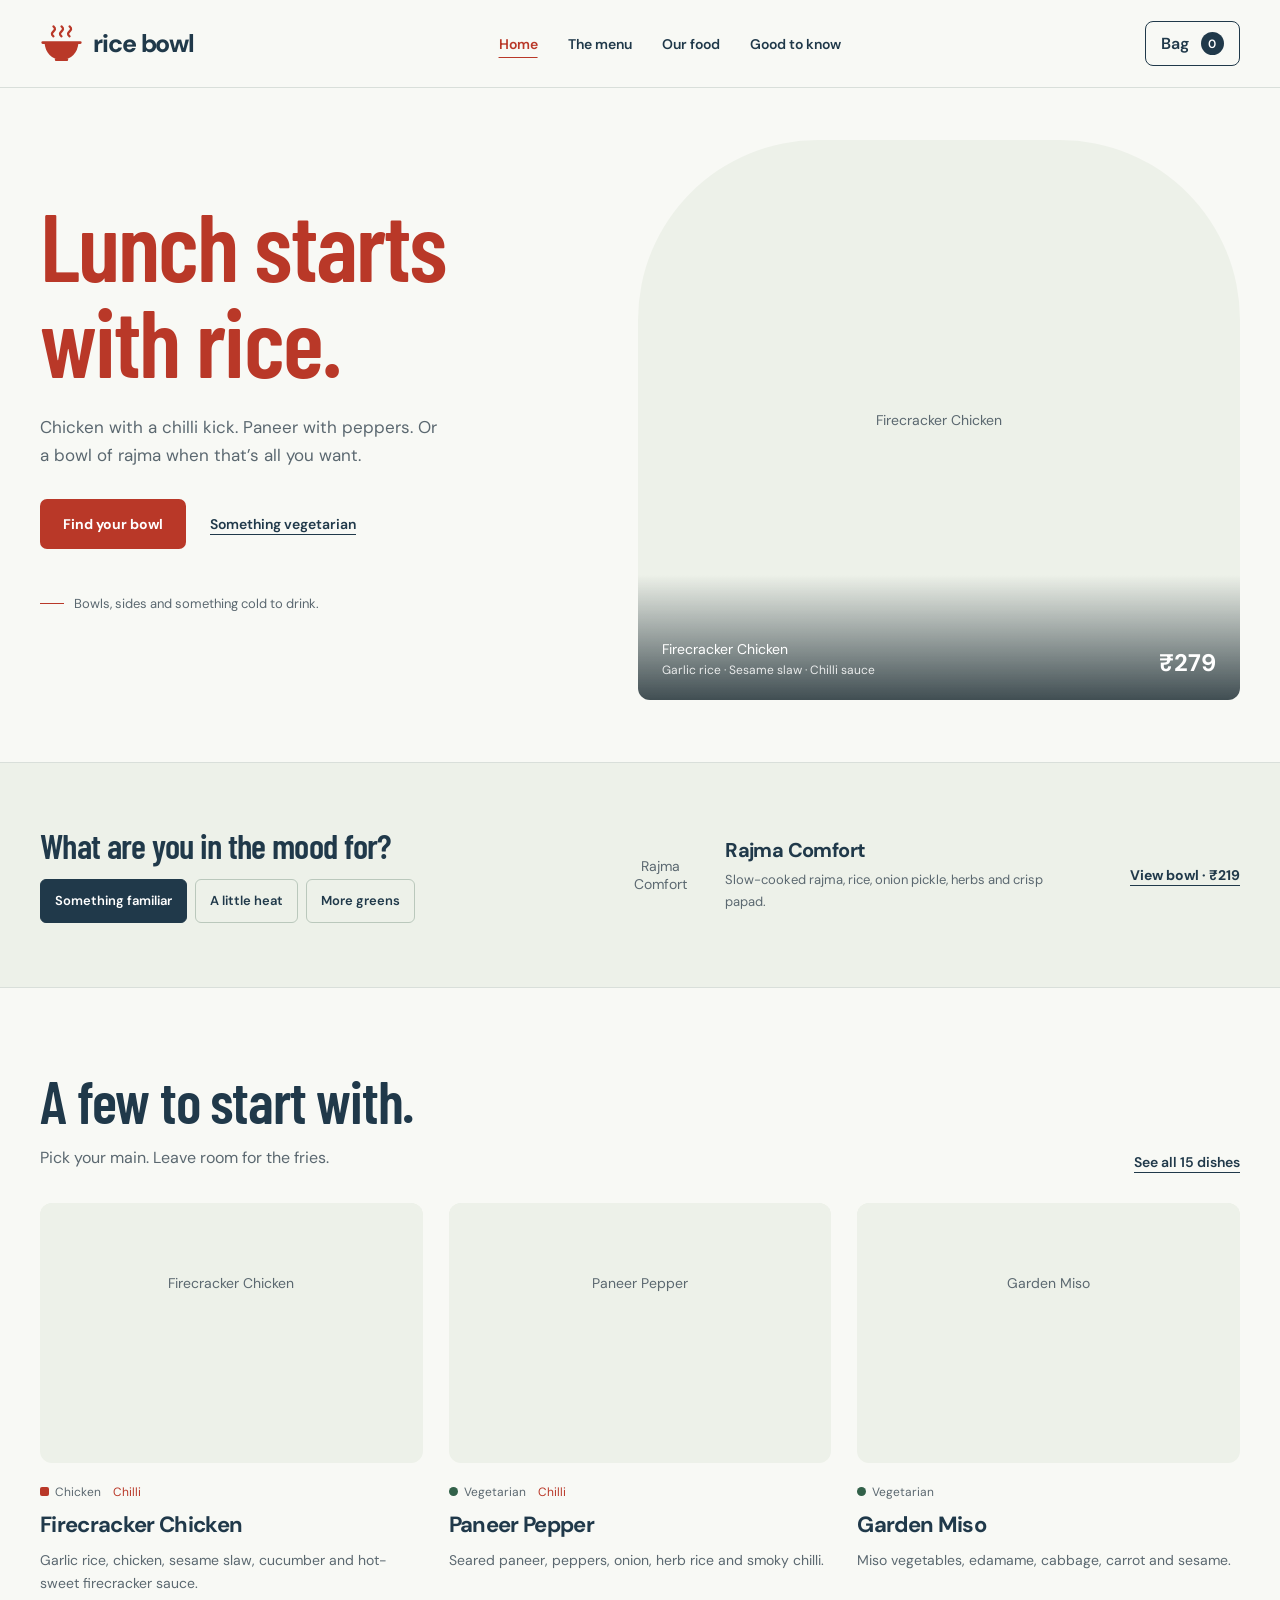
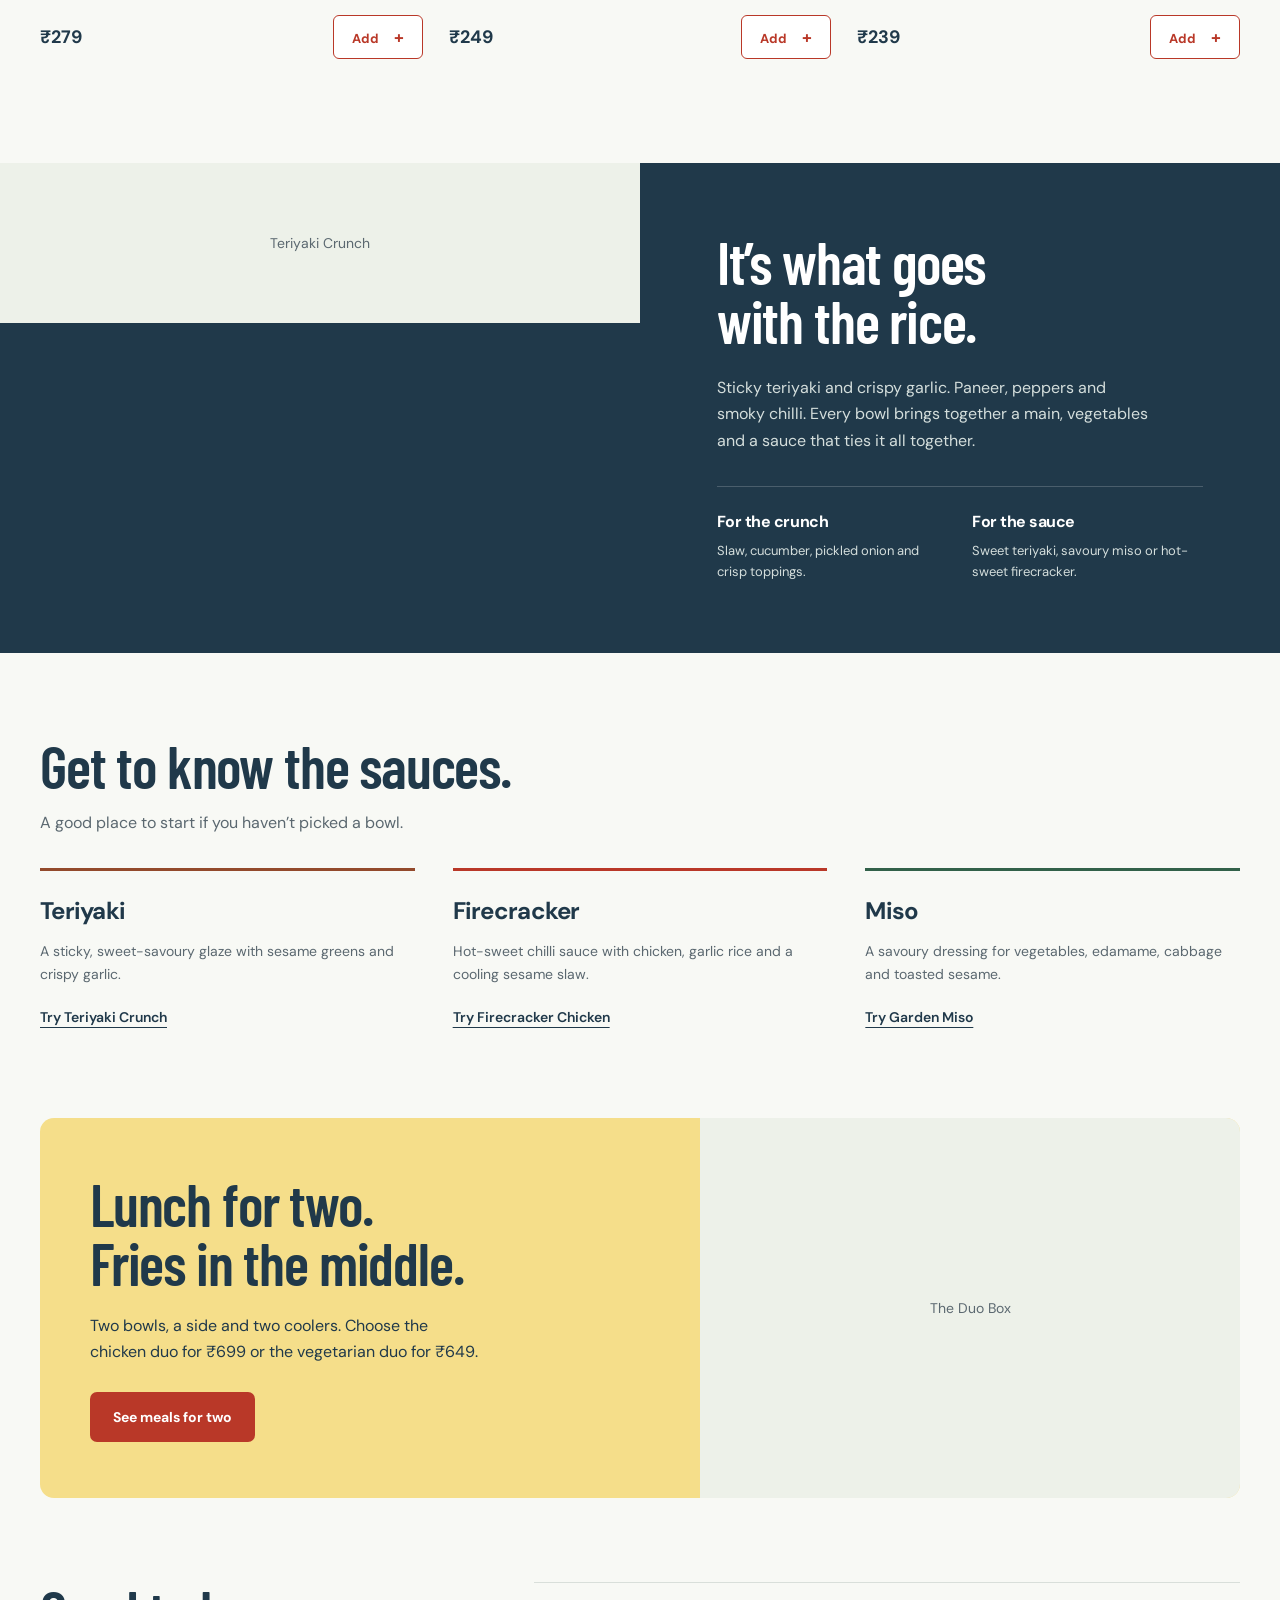
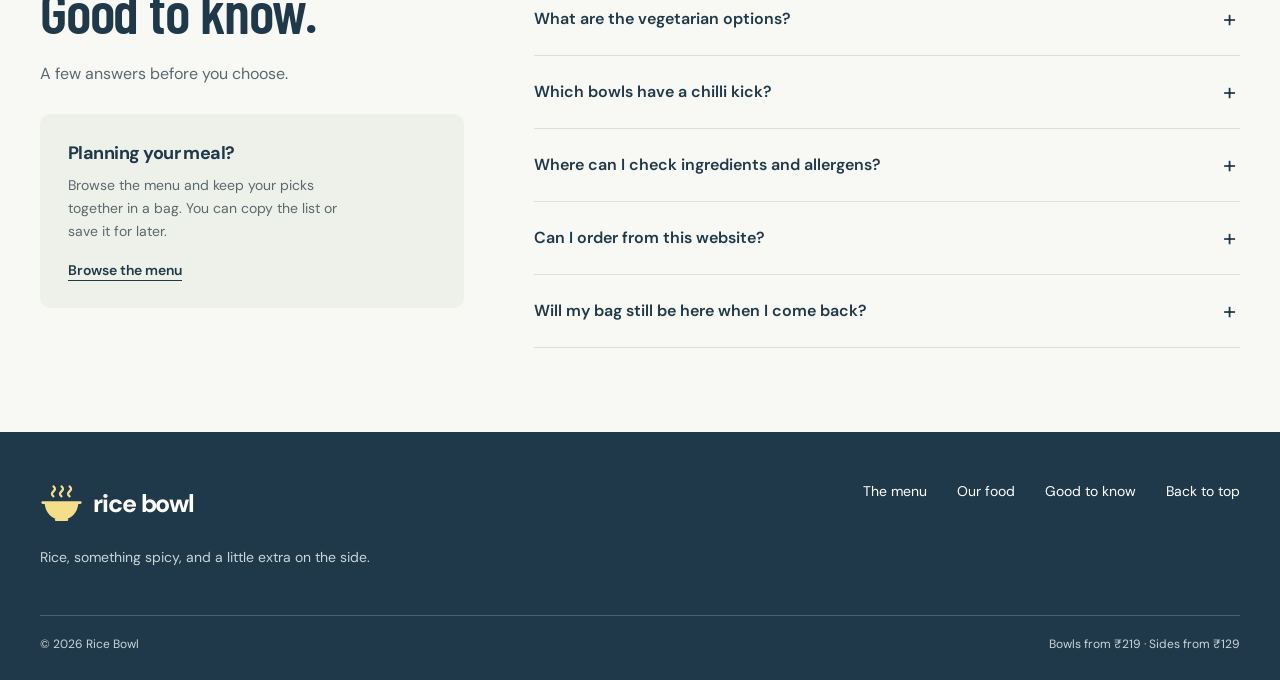
==== index-standalone.html @ d0ec221b "feat: publish Rice Bowl restaurant MVP" ====
<!DOCTYPE html>
<html lang="en"><head><meta charset="utf-8"><meta name="viewport" content="width=device-width, initial-scale=1"><meta name="theme-color" content="#f8f9f5">
<title>Rice Bowl | Bowls, sides & something cold</title><meta name="description" content="Chicken, paneer, vegetables and rajma rice bowls. Explore the Rice Bowl menu, find your favourites and save your selection.">
<link rel="icon" href="data:image/svg+xml,%3Csvg xmlns='http://www.w3.org/2000/svg' viewBox='0 0 40 40'%3E%3Cpath fill='%23b93828' d='M3 15h34c-1 13-8 21-17 21S4 28 3 15Z'/%3E%3C/svg%3E">
<link rel="preconnect" href="https://fonts.googleapis.com"><link rel="preconnect" href="https://fonts.gstatic.com" crossorigin><link rel="preconnect" href="https://images.pexels.com">
<link href="https://fonts.googleapis.com/css2?family=Barlow+Condensed:wght@500;600;700&amp;family=DM+Sans:wght@400;500;600;700;800&amp;display=swap" rel="stylesheet">
<style>:root{--paper:#f8f9f5;--white:#fff;--ink:#20394a;--muted:#5b6870;--red:#b93828;--red-dark:#92291c;--green:#326149;--line:#d9dfda;--yellow:#f5de8a;--pale:#edf1e9;--radius:14px;font-family:'DM Sans',system-ui,sans-serif;color:var(--ink);background:var(--paper);font-synthesis:none}
*{box-sizing:border-box}html{scroll-behavior:smooth;scroll-padding-top:108px}body{margin:0}body.modal-open{overflow:hidden}button,input,select,textarea{font:inherit}button,a,input,select,summary,textarea{-webkit-tap-highlight-color:transparent}button,a,summary{touch-action:manipulation}button{cursor:pointer}button:disabled{opacity:.5;cursor:not-allowed}a{color:inherit;text-decoration:none}img{display:block;width:100%;height:100%;object-fit:cover}button{color:inherit}h1,h2,h3,p{margin:0}p{line-height:1.65}h1,h2,.display{font-family:'Barlow Condensed','Arial Narrow',Impact,sans-serif;font-weight:600;letter-spacing:-.02em;line-height:1}h1{font-size:clamp(64px,7.5vw,112px)}h2{font-size:clamp(42px,4.6vw,66px)}h3{font-size:21px;line-height:1.25;letter-spacing:-.03em}button{border:0}a,button{transition:background-color .18s,color .18s}a:hover{color:var(--red)}:focus-visible{outline:3px solid #2869af;outline-offset:5px}[hidden]{display:none!important}.shell{width:min(1240px,calc(100% - 80px));margin-inline:auto}.section{padding-block:84px}.muted{color:var(--muted)}.skip{position:fixed;top:-80px;left:20px;z-index:100;background:white;padding:14px}.skip:focus{top:8px}.sr-only{position:absolute;width:1px;height:1px;padding:0;overflow:hidden;clip:rect(0,0,0,0);white-space:nowrap;border:0}
.site-header{height:88px;background:var(--paper);position:sticky;top:0;z-index:30;border-bottom:1px solid var(--line)}.header-inner{display:flex;align-items:center;height:100%;gap:36px}.brand{display:inline-flex;align-items:center;gap:10px;font-size:25px;font-weight:800;letter-spacing:-1.1px;white-space:nowrap}.brand svg{width:43px;height:43px;color:var(--red)}.desktop-nav{display:flex;gap:30px;margin:auto;font-size:14px;font-weight:600}.desktop-nav a{padding-block:10px}.desktop-nav [aria-current=page]{color:var(--red);text-decoration:underline;text-underline-offset:8px}.bag-button{display:flex;align-items:center;gap:12px;border:1px solid var(--ink);background:transparent;padding:10px 15px;border-radius:8px;font-weight:600;min-height:44px;white-space:nowrap}.bag-button:hover{background:var(--pale)}.bag-count{background:var(--ink);color:white;border-radius:50%;min-width:23px;height:23px;display:grid;place-items:center;font-size:12px}.nav-toggle{display:none;background:transparent;border:1px solid var(--line);border-radius:8px;min-height:44px;padding:10px}.mobile-nav{position:absolute;left:0;right:0;top:100%;padding:12px 24px 24px;background:var(--paper);border-bottom:1px solid var(--line);box-shadow:0 14px 20px #20394a12}.mobile-nav a{display:block;padding:15px;border-bottom:1px solid var(--line);font-size:20px}.btn{display:inline-flex;align-items:center;justify-content:center;gap:14px;background:var(--red);color:white;padding:15px 23px;min-height:50px;border-radius:7px;font-size:14px;font-weight:700}.btn:hover{background:var(--red-dark);color:white}.btn.secondary{background:transparent;color:var(--ink);border:1px solid var(--line)}.btn.secondary:hover{background:var(--pale)}.text-link{font-weight:600;text-decoration:underline;text-underline-offset:5px;font-size:14px}.actions{display:flex;align-items:center;flex-wrap:wrap;gap:24px}
.hero{display:grid;grid-template-columns:.94fr 1.06fr;gap:65px;padding-block:52px 62px;align-items:center}.hero-copy{padding-block:20px}.hero-copy h1{color:var(--red);max-width:560px}.hero-copy>p{font-size:17px;color:var(--muted);max-width:400px;margin:25px 0 30px}.hero-note{margin-top:44px!important;font-size:13px!important;display:flex;align-items:center;gap:10px}.hero-note:before{content:'';width:24px;height:1px;background:var(--red)}.hero-image{position:relative;min-width:0;height:560px;border-radius:180px 180px 12px 12px;overflow:hidden;background:var(--pale)}.hero-image img{object-position:center 56%}.image-credit{position:absolute;bottom:0;inset-inline:0;background:linear-gradient(transparent,#12222ac9);color:white;padding:65px 24px 22px;display:flex;justify-content:space-between;align-items:end;gap:12px;font-size:14px}.image-credit small{display:block;font-size:12px;opacity:.85;margin-top:4px}.image-credit strong{font-size:24px}.hero-image .image-fallback{height:100%}
.finder{border-block:1px solid var(--line);background:#edf1e9;padding-block:32px}.finder-inner{display:grid;grid-template-columns:.9fr 1.1fr;gap:64px;align-items:center}.finder h2{font-size:35px;margin-bottom:16px}.choices{display:flex;gap:8px;flex-wrap:wrap}.choice,.filter{background:transparent;border:1px solid #bac8bc;border-radius:6px;padding:10px 14px;min-height:44px;font-size:13px;font-weight:600}.choice[aria-pressed=true],.filter[aria-pressed=true]{background:var(--ink);color:white;border-color:var(--ink)}.choice:hover,.filter:hover{border-color:var(--ink)}.finder-result{display:grid;grid-template-columns:90px 1fr auto;gap:20px;align-items:center}.finder-result img{width:90px;height:90px;border-radius:50%}.finder-result h3{font-size:20px;margin-bottom:6px}.finder-result p{font-size:13px;color:var(--muted);max-width:330px}.finder-result a{padding:12px 0;font-size:14px;font-weight:700;white-space:nowrap;text-decoration:underline;text-underline-offset:5px}
.section-heading{display:flex;justify-content:space-between;align-items:end;gap:30px;margin-bottom:32px}.section-heading p{color:var(--muted);max-width:380px;margin-top:14px}.product-grid{display:grid;grid-template-columns:repeat(3,minmax(0,1fr));gap:26px}.product{min-width:0;display:flex;flex-direction:column}.product-photo{height:260px;border-radius:12px;overflow:hidden;background:var(--pale)}.product-photo img{transition:transform .25s}.product-photo:hover img{transform:scale(1.025)}.product-body{padding-block:20px;flex:1;display:flex;flex-direction:column}.product-meta{display:flex;gap:12px;align-items:center;color:var(--muted);font-size:12px;margin-bottom:10px;min-height:18px}.diet:before{content:'';display:inline-block;width:9px;height:9px;background:var(--green);margin-right:6px;border-radius:50%}.diet.chicken:before{background:var(--red);border-radius:2px}.heat{color:var(--red)}.product h3{font-size:22px}.product p{font-size:14px;color:var(--muted);margin:10px 0 20px}.product-bottom{display:flex;align-items:center;justify-content:space-between;gap:10px;margin-top:auto}.price{font-weight:700;font-size:18px}.add{min-height:44px;min-width:90px;background:var(--white);border:1px solid var(--red);color:var(--red);border-radius:6px;padding:10px 16px;font-size:13px;font-weight:700}.add:hover{background:var(--red);color:white}.add span{margin-left:12px;font-size:17px}
.kitchen{display:grid;grid-template-columns:1fr 1fr;background:var(--ink);color:white;min-height:490px}.kitchen-image{min-height:490px}.kitchen-copy{padding:65px clamp(30px,6vw,90px);align-self:center}.kitchen-copy>p{color:#d4dedc;margin-top:24px;font-size:16px;max-width:440px}.kitchen-list{display:grid;grid-template-columns:1fr 1fr;gap:24px;margin-top:32px;padding-top:25px;border-top:1px solid #ffffff30}.kitchen-list h3{font-size:16px;margin-bottom:8px}.kitchen-list p{font-size:13px;color:#d4dedc}.sauce-grid{display:grid;grid-template-columns:repeat(3,1fr);gap:38px}.sauce{padding-top:25px;border-top:3px solid var(--line)}.sauce:nth-child(1){border-color:#934a2c}.sauce:nth-child(2){border-color:var(--red)}.sauce:nth-child(3){border-color:var(--green)}.sauce h3{font-size:24px}.sauce p{color:var(--muted);font-size:14px;margin-block:14px}.sauce .text-link{display:inline-block;padding-block:8px}.share-section{background:var(--yellow);border-radius:14px;display:grid;grid-template-columns:1.1fr .9fr;overflow:hidden;min-height:380px}.share-copy{padding:50px;align-self:center}.share-copy p{margin:20px 0 26px;max-width:390px}.share-section img{min-height:380px}.faq-layout{display:grid;grid-template-columns:.75fr 1.25fr;gap:70px}.faq-intro p{color:var(--muted);margin-top:20px;max-width:300px}.faq-list details{border-bottom:1px solid var(--line)}.faq-list details:first-child{border-top:1px solid var(--line)}.faq-list summary{list-style:none;cursor:pointer;padding:24px 35px 24px 0;position:relative;font-weight:600;line-height:1.5}.faq-list summary::-webkit-details-marker{display:none}.faq-list summary:after{content:'+';position:absolute;right:4px;font-size:24px;font-weight:400;top:18px}.faq-list details[open] summary:after{content:'−'}.faq-list details p{color:var(--muted);font-size:14px;padding-bottom:24px;max-width:600px}.visit-note{padding:28px;background:var(--pale);border-radius:10px;margin-top:26px}.visit-note h3{font-size:18px}.visit-note p{font-size:14px;margin:10px 0 16px}.site-footer{background:var(--ink);color:white;padding:50px 0 28px}.footer-top{display:flex;justify-content:space-between;align-items:start;gap:30px}.site-footer .brand svg{color:var(--yellow)}.site-footer p{color:#c8d6d9;font-size:14px;margin-top:16px}.footer-links{display:flex;gap:30px;font-size:14px;flex-wrap:wrap}.site-footer a:hover{color:var(--yellow)}.footer-bottom{margin-top:45px;border-top:1px solid #ffffff30;padding-top:20px;display:flex;justify-content:space-between;gap:20px;font-size:12px;color:#c8d6d9}
.menu-intro{padding-block:44px 36px;display:flex;justify-content:space-between;gap:50px;align-items:end}.menu-intro h1{font-size:82px;color:var(--red)}.menu-intro p{color:var(--muted);margin-top:15px;font-size:15px;max-width:460px}.search-box{display:flex;align-items:center;border:1px solid #aab7b5;background:white;border-radius:8px;padding:0 14px;width:min(360px,100%);height:52px;gap:10px}.search-box:focus-within{outline:2px solid #2869af;outline-offset:3px}.search-box input{border:0;background:transparent;width:100%;min-width:0;outline:none;color:var(--ink);font-size:14px}.search-box svg{width:20px;height:20px;flex-shrink:0}.clear-search{background:transparent;font-size:23px;width:35px;min-height:44px}.menu-layout{display:grid;grid-template-columns:195px minmax(0,1fr);gap:44px;padding-bottom:72px}.menu-sidebar{align-self:start;position:sticky;top:115px}.menu-sidebar h2{font-family:inherit;font-size:15px;letter-spacing:0;font-weight:700;margin-bottom:18px}.category-links{display:grid;gap:3px}.category-links a{padding:12px 14px;font-size:14px;border-radius:7px;min-height:44px}.category-links a[aria-current=true]{background:var(--ink);color:white}.category-links a:not([aria-current=true]):hover{background:var(--pale)}.sidebar-note{font-size:12px;color:var(--muted);line-height:1.6;margin-top:28px;padding-top:22px;border-top:1px solid var(--line)}.menu-toolbar{display:flex;align-items:center;justify-content:space-between;gap:16px;padding:0 0 22px;border-bottom:1px solid var(--line);margin-bottom:32px;flex-wrap:wrap}.filter-group{display:flex;gap:8px;flex-wrap:wrap}.result-count{font-size:13px;color:var(--muted)}.mobile-category{display:none}.menu-group{scroll-margin-top:110px;margin-bottom:52px}.menu-group-heading{display:flex;align-items:center;gap:15px;margin-bottom:25px}.menu-group h2{font-size:38px}.menu-group-heading span{font-size:13px;color:var(--muted)}.menu-products{grid-template-columns:repeat(2,minmax(0,1fr));gap:30px 26px}.menu-products .product-photo{height:245px}.menu-products .product-body{padding-bottom:0}.empty-results{text-align:center;padding:65px 20px;border:1px dashed var(--line);border-radius:12px}.empty-results h2{font-size:38px}.empty-results p{margin:15px 0 22px;color:var(--muted)}.allergy-note{border-top:1px solid var(--line);padding-top:25px;font-size:13px;color:var(--muted);line-height:1.7}.image-fallback{display:flex;align-items:center;justify-content:center;min-height:160px;background:var(--pale);color:var(--muted);padding:24px;text-align:center;font-size:14px}
.bag-dialog{margin:0 0 0 auto;padding:0;border:0;max-height:100dvh;height:100dvh;width:min(470px,100%);max-width:100%;background:var(--paper);color:var(--ink)}.bag-dialog::backdrop{background:#10263680}.bag-shell{height:100%;display:flex;flex-direction:column}.bag-head{padding:25px;display:flex;align-items:center;justify-content:space-between;border-bottom:1px solid var(--line);flex-shrink:0}.bag-head h2{font-size:36px}.icon-button{width:44px;height:44px;background:transparent;border:1px solid var(--line);border-radius:50%;font-size:25px}.bag-content{overflow-y:auto;padding:0 25px;flex:1;min-height:0}.bag-empty{text-align:center;padding:70px 10px}.bag-empty h3{font-size:24px}.bag-empty p{color:var(--muted);font-size:14px;margin:14px 0 22px}.bag-line{padding:22px 0;border-bottom:1px solid var(--line);display:grid;grid-template-columns:1fr auto;gap:16px}.bag-line h3{font-size:17px}.bag-line p{font-size:13px;color:var(--muted);margin-top:6px}.quantity{display:flex;align-items:center;gap:12px}.quantity button{width:44px;height:44px;border:1px solid var(--line);border-radius:6px;background:white;font-size:20px}.quantity output{min-width:18px;text-align:center;font-weight:700}.bag-footer{padding:22px 25px max(24px,env(safe-area-inset-bottom));border-top:1px solid var(--line);flex-shrink:0}.subtotal{display:flex;justify-content:space-between;font-size:17px;margin-bottom:16px}.bag-footer .btn{width:100%}.bag-footer p{font-size:12px;color:var(--muted);margin-top:12px;line-height:1.5}.bag-footer .text-link{display:block;text-align:center;background:transparent;margin:12px auto 0;min-height:32px;font-size:12px}.saved-summary{margin-top:15px}.saved-summary label{font-size:13px}.saved-summary textarea{width:100%;height:135px;margin-top:8px;border:1px solid var(--line);padding:12px;border-radius:6px;font-size:12px}.toast{position:fixed;bottom:25px;left:50%;transform:translateX(-50%);z-index:45;background:var(--ink);color:white;padding:14px 22px;border-radius:8px;box-shadow:0 5px 20px #0002;font-size:14px;max-width:calc(100% - 32px);width:max-content;pointer-events:none}.floating-bag{display:none}.noscript{padding:18px;background:var(--yellow);text-align:center;font-size:14px}
@media(min-width:901px){.mobile-nav{display:none!important}}
@media(max-width:1100px){.shell{width:calc(100% - 48px)}.hero{gap:35px}.hero-image{height:500px}.desktop-nav{gap:22px}.finder-inner{gap:28px}.finder-result{grid-template-columns:70px 1fr;gap:14px}.finder-result img{width:70px;height:70px;grid-row:span 2}.finder-result a{grid-column:2;padding:0}.menu-layout{grid-template-columns:170px minmax(0,1fr);gap:28px}.product-photo{height:220px}}
@media(max-width:900px){.site-header{height:76px}.header-inner{gap:12px}.desktop-nav{display:none}.bag-button{margin-left:auto}.nav-toggle{display:block}.hero{gap:28px;padding-top:38px}.hero h1{font-size:76px}.hero-copy>p{font-size:15px}.hero-image{height:470px;border-radius:140px 140px 10px 10px}.finder-inner{grid-template-columns:1fr 1fr;gap:25px}.finder h2{font-size:29px}.choice{padding:9px 11px}.product-grid{gap:18px}.product h3{font-size:19px}.product p{font-size:13px}.product-photo{height:190px}.kitchen-copy{padding:38px 28px}.kitchen,.kitchen-image{min-height:460px}.kitchen-list{grid-template-columns:1fr}.sauce-grid{gap:22px}.share-copy{padding:35px}.faq-layout{gap:35px}.menu-intro{gap:30px}.menu-intro h1{font-size:68px}.menu-layout{display:block}.menu-sidebar{display:none}.mobile-category{display:flex;align-items:center;gap:12px;margin-bottom:22px;position:sticky;top:76px;z-index:15;background:var(--paper);padding-block:12px;border-bottom:1px solid var(--line)}.mobile-category label{font-weight:600;font-size:14px}.mobile-category select{flex:1;min-width:0;background:white;border:1px solid #aab7b5;border-radius:6px;padding:12px;color:var(--ink);min-height:46px}.menu-products .product-photo{height:260px}.menu-toolbar{margin-top:6px}.menu-group{scroll-margin-top:160px}.footer-links{gap:20px}}
@media(max-width:640px){html{scroll-padding-top:90px}.shell{width:calc(100% - 36px)}.section{padding-block:56px}.site-header{height:70px}.brand{font-size:21px;gap:7px}.brand svg{width:34px;height:34px}.bag-button{padding:8px 10px;gap:7px;font-size:12px}.nav-toggle{font-size:12px;padding-inline:10px}.header-inner{gap:8px}.hero{grid-template-columns:1fr;padding-block:30px 36px;gap:26px}.hero-copy{padding:0}.hero h1{font-size:76px;max-width:390px}.hero-copy>p{font-size:15px;margin:20px 0 24px;max-width:360px}.hero-note{margin-top:22px!important;margin-bottom:0!important}.hero-image{height:390px;border-radius:130px 130px 10px 10px}.image-credit{padding:50px 20px 20px}.finder{padding-block:28px}.finder-inner{grid-template-columns:1fr;gap:24px}.finder h2{font-size:31px}.finder-result{grid-template-columns:75px 1fr auto;gap:12px}.finder-result img{width:75px;height:75px;grid-row:auto}.finder-result h3{font-size:17px}.finder-result p{font-size:12px}.finder-result a{grid-column:auto;font-size:12px;white-space:normal;max-width:55px;line-height:1.5}.section-heading{align-items:start;gap:18px}.section-heading h2{font-size:43px}.section-heading>a{font-size:12px;white-space:nowrap;margin-top:12px}.section-heading p{font-size:14px}.product-grid{grid-template-columns:1fr;gap:28px}.product-photo{height:280px}.product h3{font-size:23px}.product p{font-size:14px}.product-body{padding-bottom:0}.kitchen{grid-template-columns:1fr}.kitchen-image{height:320px;min-height:0}.kitchen-copy{padding:38px 24px}.kitchen-copy h2{font-size:46px}.kitchen-list{grid-template-columns:1fr 1fr;gap:18px}.sauce-grid{grid-template-columns:1fr;gap:24px}.sauce{padding-top:20px}.sauce p{margin-block:10px}.share-section{grid-template-columns:1fr}.share-copy{padding:32px 24px}.share-copy h2{font-size:45px}.share-section img{height:270px;min-height:0}.faq-layout{grid-template-columns:1fr;gap:30px}.faq-intro p{max-width:none}.faq-list summary{font-size:15px;padding-block:21px}.footer-top{display:block}.footer-links{margin-top:30px;gap:18px 25px}.footer-bottom{flex-direction:column;gap:10px}.site-footer{padding-block:38px 28px}.menu-intro{display:block;padding:32px 0 20px}.menu-intro h1{font-size:68px}.menu-intro p{font-size:14px;margin-top:12px}.search-box{width:100%;margin-top:24px}.mobile-category{top:70px;margin-bottom:14px}.menu-toolbar{gap:16px;margin-bottom:24px}.filter{padding-inline:12px}.menu-group{margin-bottom:40px}.menu-group h2{font-size:35px}.menu-products{grid-template-columns:1fr;gap:28px}.menu-products .product{display:grid;grid-template-columns:112px minmax(0,1fr);gap:16px;padding-bottom:24px;border-bottom:1px solid var(--line)}.menu-products .product-photo{height:125px;border-radius:9px}.menu-products .product-body{padding:0}.menu-products .product h3{font-size:19px}.menu-products .product p{font-size:13px;margin:8px 0 14px}.menu-products .product-meta{font-size:11px;gap:8px;margin-bottom:6px}.menu-products .price{font-size:16px}.menu-products .add{min-width:78px;padding:9px 12px}.menu-products .add span{margin-left:6px}.menu-layout{padding-bottom:42px}.floating-bag:not([hidden]){position:fixed;display:flex;justify-content:space-between;align-items:center;bottom:max(12px,env(safe-area-inset-bottom));left:18px;right:18px;z-index:25;background:var(--ink);color:white;border-radius:9px;padding:17px 20px;box-shadow:0 5px 25px #20394a30;font-size:14px}.has-bag .site-footer{padding-bottom:100px}.has-bag .toast{bottom:86px}.bag-line{gap:10px}.quantity{gap:8px}.quantity button{width:40px}.bag-content,.bag-head,.bag-footer{padding-inline:20px}.bag-footer{padding-top:16px;padding-bottom:20px}}
@media(max-width:360px){.shell{width:calc(100% - 28px)}.brand{font-size:18px}.brand svg{width:30px}.header-inner{gap:6px}.hero h1{font-size:65px}.hero-image{height:340px}.actions{gap:16px}.finder-result{grid-template-columns:65px 1fr}.finder-result img{width:65px;height:65px;grid-row:span 2}.finder-result a{grid-column:2;max-width:none}.menu-products .product{grid-template-columns:92px minmax(0,1fr);gap:12px}.menu-products .product-photo{height:108px}.product-bottom{gap:6px}.kitchen-list{grid-template-columns:1fr}}
.desktop-nav [aria-current],.mobile-nav [aria-current]{color:var(--red);text-decoration:underline;text-underline-offset:8px}
/* The opening bowl is the main flourish; interaction motion stays brief. */
:root{--ease-out:cubic-bezier(.22,1,.36,1)}
.intro-pending{overflow:hidden}.page-loader{position:fixed;inset:0;z-index:200;background:var(--ink);color:var(--paper);display:grid;place-items:center;opacity:1;transition:opacity .24s ease,visibility .24s ease}.page-loader.loader-leaving{opacity:0;visibility:hidden;pointer-events:none}.loader-lockup{text-align:center;padding:30px}.loader-bowl{width:210px;height:190px;overflow:visible}.loader-name{font-family:'Barlow Condensed','Arial Narrow',Impact,sans-serif;font-size:48px;line-height:1.1;font-weight:600;letter-spacing:-1px;margin-top:8px}.loader-caption{font-size:13px;color:#d4dedc;margin-top:12px}.loader-skip{position:absolute;bottom:max(30px,env(safe-area-inset-bottom));left:50%;transform:translateX(-50%);color:#d4dedc;background:transparent;border:1px solid #ffffff40;padding:11px 20px;min-height:44px;border-radius:6px;font-size:12px}.loader-skip:hover{background:#ffffff12;color:white}.loader-dish{transform-origin:110px 164px;animation:bowl-arrive .7s var(--ease-out) both}.loader-rice{transform-origin:110px 110px;animation:rice-rise .65s .12s var(--ease-out) both}.rice-grain{animation:grain-drop .42s calc(.22s + var(--grain)*.07s) var(--ease-out) both}.loader-garnish{animation:grain-drop .5s .62s var(--ease-out) both}.loader-steam path{animation:steam-rise 1.35s ease-in-out infinite}.loader-steam path:nth-child(2){animation-delay:.15s}.loader-steam path:nth-child(3){animation-delay:.3s}.bowl-shadow{transform-origin:center;animation:shadow-arrive .7s var(--ease-out) both}
@keyframes bowl-arrive{from{opacity:0;transform:translateY(16px) rotate(-7deg)}to{opacity:1;transform:none}}@keyframes rice-rise{from{opacity:0;transform:translateY(16px) scale(.8)}to{opacity:1;transform:none}}@keyframes grain-drop{from{opacity:0;transform:translateY(-20px)}to{opacity:1;transform:none}}@keyframes steam-rise{0%,100%{opacity:.2;transform:translateY(3px)}50%{opacity:.85;transform:translateY(-5px)}}@keyframes shadow-arrive{from{opacity:0;transform:scaleX(.7)}to{opacity:.3;transform:scaleX(1)}}
.intro-pending .hero-copy>*,.intro-pending .hero-image,.intro-pending .menu-intro>*{opacity:0}.page-ready .hero-copy>*{animation:content-enter .7s var(--ease-out) both}.page-ready .hero-copy>:nth-child(2){animation-delay:.08s}.page-ready .hero-copy>:nth-child(3){animation-delay:.16s}.page-ready .hero-copy>:nth-child(4){animation-delay:.22s}.page-ready .hero-image{animation:photo-enter .9s .1s var(--ease-out) both}.page-ready .menu-intro>*{animation:content-enter .6s var(--ease-out) both}.page-ready .menu-intro>:nth-child(2){animation-delay:.1s}
@keyframes content-enter{from{opacity:0;transform:translateY(16px)}to{opacity:1;transform:none}}@keyframes photo-enter{from{opacity:0;transform:translateY(12px) scale(.985)}to{opacity:1;transform:none}}
.btn,.add,.choice,.filter,.bag-button,.quantity button{transition:background-color .18s,color .18s,transform .2s var(--ease-out),box-shadow .2s}.btn:active,.add:active,.choice:active,.filter:active,.bag-button:active,.quantity button:active{transform:scale(.96)}.product-photo img{transition:transform .55s var(--ease-out)}.product-photo:hover img{transform:scale(1.045)}.desktop-nav a{position:relative}.desktop-nav a:after{content:'';position:absolute;left:0;bottom:4px;height:2px;width:100%;background:currentColor;transform:scaleX(0);transform-origin:left;transition:transform .24s var(--ease-out)}.desktop-nav a:hover:after{transform:scaleX(1)}
.mobile-nav:not([hidden]){animation:content-enter .24s var(--ease-out) both}.bag-dialog[open]{animation:bag-enter .34s var(--ease-out) both}.bag-dialog[open]::backdrop{animation:backdrop-enter .25s ease both}.bag-dialog[open].bag-closing{animation:bag-exit .18s ease-in both}.bag-dialog[open].bag-closing::backdrop{animation:backdrop-exit .18s ease-in both}.toast:not([hidden]){animation:toast-enter .24s var(--ease-out) both}.faq-list details[open] p{animation:content-enter .26s var(--ease-out) both}.saved-summary:not([hidden]){animation:content-enter .24s var(--ease-out) both}
@keyframes bag-enter{from{opacity:.6;transform:translateX(38px)}to{opacity:1;transform:none}}@keyframes bag-exit{from{opacity:1;transform:none}to{opacity:0;transform:translateX(24px)}}@keyframes backdrop-enter{from{background:#10263600}to{background:#10263680}}@keyframes backdrop-exit{from{background:#10263680}to{background:#10263600}}@keyframes toast-enter{from{opacity:0;transform:translate(-50%,8px)}to{opacity:1;transform:translate(-50%,0)}}
@media(hover:hover) and (pointer:fine){.btn:hover{transform:translateY(-2px);box-shadow:0 5px 12px #92291c20}.btn:active{transform:translateY(0) scale(.97)}}
@media(prefers-reduced-motion:reduce){html{scroll-behavior:auto}.page-loader{display:none!important}.intro-pending .hero-copy>*,.intro-pending .hero-image,.intro-pending .menu-intro>*{opacity:1}.btn:hover,.product-photo:hover img{transform:none}*,*:before,*:after{transition:none!important;animation:none!important}}
</style></head><body id="top">
<div class="page-loader" id="page-loader" hidden>
      <div class="loader-lockup"><svg class="loader-bowl" viewBox="0 0 220 190" fill="none" aria-hidden="true">
        <ellipse class="bowl-shadow" cx="110" cy="166" rx="62" ry="7" fill="#102736" opacity=".3"/>
        <g class="loader-steam" stroke="#c9d6d1" stroke-width="3" stroke-linecap="round"><path d="M86 54c-12-15 12-18 0-34"/><path d="M110 48c-12-15 12-18 0-34"/><path d="M134 54c-12-15 12-18 0-34"/></g>
        <path class="loader-rice" d="M48 107c0-33 26-49 62-49s62 16 62 49Z" fill="#fffdf3"/>
        <g stroke="#d4c8a5" stroke-width="3" stroke-linecap="round"><path class="rice-grain" style="--grain:0" d="m70 89 8-4"/><path class="rice-grain" style="--grain:1" d="m92 77 8 3"/><path class="rice-grain" style="--grain:2" d="m119 77 7-4"/><path class="rice-grain" style="--grain:3" d="m143 91 7 3"/><path class="rice-grain" style="--grain:4" d="m104 96 7-3"/></g>
        <g class="loader-garnish" stroke="#537653" stroke-width="5" stroke-linecap="round"><path d="m103 66 8 3"/><path d="m128 85 7-3"/></g>
        <g class="loader-dish"><path d="M39 103h142c-4 36-27 60-71 60s-67-24-71-60Z" fill="#c94934"/><path d="M48 121c9 25 29 36 62 36s53-11 62-36c-12 17-32 24-62 24s-50-7-62-24Z" fill="#ac3224"/><path d="M37 103h146" stroke="#f6d995" stroke-width="7" stroke-linecap="round"/><path d="M86 164h48" stroke="#c94934" stroke-width="6" stroke-linecap="round"/><path d="M57 116c3 9 7 14 12 18" stroke="#e47860" stroke-width="5" stroke-linecap="round"/></g>
      </svg><p class="loader-name">rice bowl</p><p class="loader-caption" role="status">Pull up a chair.</p></div>
      <button class="loader-skip" type="button">Skip intro</button>
    </div><div id="site-content"><script>(() => {
  const loader = document.getElementById('page-loader');
  const content = document.getElementById('site-content');
  const reduced = matchMedia('(prefers-reduced-motion: reduce)');
  let done = false;
  function finish() {
    if(done) return;
    done = true;
    content.inert = false;
    document.documentElement.classList.remove('intro-pending');
    document.documentElement.classList.add('page-ready');
    loader.classList.add('loader-leaving');
    loader.setAttribute('aria-hidden', 'true');
    loader.querySelector('button').disabled = true;
    if(loader.contains(document.activeElement)) content.querySelector('a')?.focus();
    setTimeout(() => {loader.hidden = true;}, reduced.matches ? 0 : 260);
  }
  window.riceBowlIntro = {started: performance.now(), finish};
  if(reduced.matches) {finish();return;}
  content.inert = true;
  loader.hidden = false;
  document.documentElement.classList.add('intro-pending');
  loader.querySelector('button').addEventListener('click', finish);
  document.addEventListener('keydown', event => {if(event.key === 'Escape') finish();});
  reduced.addEventListener('change', event => {if(event.matches) finish();});
  // Independent failsafe: a failed image, font or main script cannot trap the visitor.
  setTimeout(finish, 2200);
  window.addEventListener('pageshow', event => {if(event.persisted) finish();});
})();</script>
<a class="skip" href="#main">Skip to content</a>
    <header class="site-header"><div class="shell header-inner">
      <a class="brand" href="index-standalone.html" aria-label="Rice Bowl home"><svg viewBox="0 0 48 48" fill="none" aria-hidden="true"><path d="M5 23h38c-1 12-8 19-19 19S6 35 5 23Z" fill="currentColor"/><path d="M3 23h42M18 42h12" stroke="currentColor" stroke-width="3" stroke-linecap="round"/><path d="M15 16c-6-5 6-6 0-11M24 16c-6-5 6-6 0-11M33 16c-6-5 6-6 0-11" stroke="currentColor" stroke-width="2.5" stroke-linecap="round"/></svg><span>rice bowl</span></a>
      <nav class="desktop-nav" aria-label="Main navigation"><a href="#top" data-nav="home" aria-current=page>Home</a><a href="menu-standalone.html" data-nav="menu">The menu</a><a href="#story" data-nav="story">Our food</a><a href="#faq" data-nav="faq">Good to know</a></nav>
      <button class="bag-button" type="button" data-open-bag aria-haspopup="dialog">Bag <span class="bag-count">0</span></button>
      <button class="nav-toggle" type="button" aria-expanded="false" aria-controls="mobile-navigation" aria-label="Toggle navigation">Menu</button>
      <nav class="mobile-nav" id="mobile-navigation" aria-label="Mobile navigation" hidden><a href="#top" data-nav="home" aria-current=page>Home</a><a href="menu-standalone.html" data-nav="menu">The menu</a><a href="#story" data-nav="story">Our food</a><a href="#faq" data-nav="faq">Good to know</a></nav>
    </div></header><noscript><p class="noscript">You can browse the full menu below. Enable JavaScript to search dishes and save a bag.</p></noscript>
<main id="main">
  <section class="hero shell" aria-labelledby="hero-title">
    <div class="hero-copy"><h1 id="hero-title">Lunch starts<br>with rice.</h1><p>Chicken with a chilli kick. Paneer with peppers. Or a bowl of rajma when that’s all you want.</p><div class="actions"><a class="btn" href="menu-standalone.html">Find your bowl</a><a class="text-link" href="menu-standalone.html?category=veg">Something vegetarian</a></div><p class="hero-note">Bowls, sides and something cold to drink.</p></div>
    <div class="hero-image"><img src="https://images.pexels.com/photos/31264132/pexels-photo-31264132.jpeg?auto=compress&amp;cs=tinysrgb&amp;w=1200" alt="Firecracker Chicken" loading="eager" decoding="async" width="720" height="540" fetchpriority=high><div class="image-credit"><div>Firecracker Chicken<small>Garlic rice · Sesame slaw · Chilli sauce</small></div><strong>₹279</strong></div></div>
  </section>
  <section class="finder" aria-labelledby="finder-title"><div class="shell finder-inner"><div><h2 id="finder-title">What are you in the mood for?</h2><div class="choices" role="group" aria-label="Find a bowl"><button class="choice" type="button" data-mood="comfort" aria-pressed="true">Something familiar</button><button class="choice" type="button" data-mood="spicy" aria-pressed="false">A little heat</button><button class="choice" type="button" data-mood="vegetarian" aria-pressed="false">More greens</button></div></div>
    <div class="finder-result" aria-live="polite"><img src="https://images.pexels.com/photos/15362105/pexels-photo-15362105.jpeg?auto=compress&amp;cs=tinysrgb&amp;w=900" alt="Rajma Comfort" loading="lazy" decoding="async" width="720" height="540"><div><h3>Rajma Comfort</h3><p>Slow-cooked rajma, rice, onion pickle, herbs and crisp papad.</p></div><a href="menu-standalone.html?q=Rajma+Comfort">View bowl · ₹219</a></div>
  </div></section>
  <section class="section shell" id="menu" aria-labelledby="bowls-title"><div class="section-heading"><div><h2 id="bowls-title">A few to start with.</h2><p>Pick your main. Leave room for the fries.</p></div><a class="text-link" href="menu-standalone.html">See all 15 dishes</a></div><div class="product-grid"><article class="product" data-product="firecracker-chicken">
      <div class="product-photo"><img src="https://images.pexels.com/photos/31264132/pexels-photo-31264132.jpeg?auto=compress&amp;cs=tinysrgb&amp;w=1200" alt="Firecracker Chicken" loading="lazy" decoding="async" width="720" height="540"></div>
      <div class="product-body"><div class="product-meta"><span class="diet chicken">Chicken</span><span class="heat">Chilli</span></div>
      <h3>Firecracker Chicken</h3><p>Garlic rice, chicken, sesame slaw, cucumber and hot-sweet firecracker sauce.</p>
      <div class="product-bottom"><span class="price">₹279</span><button class="add" type="button" data-add="firecracker-chicken" aria-label="Add Firecracker Chicken to bag">Add <span aria-hidden="true">+</span></button></div></div>
    </article><article class="product" data-product="paneer-pepper">
      <div class="product-photo"><img src="https://images.pexels.com/photos/12737917/pexels-photo-12737917.jpeg?auto=compress&amp;cs=tinysrgb&amp;w=900" alt="Paneer Pepper" loading="lazy" decoding="async" width="720" height="540"></div>
      <div class="product-body"><div class="product-meta"><span class="diet">Vegetarian</span><span class="heat">Chilli</span></div>
      <h3>Paneer Pepper</h3><p>Seared paneer, peppers, onion, herb rice and smoky chilli.</p>
      <div class="product-bottom"><span class="price">₹249</span><button class="add" type="button" data-add="paneer-pepper" aria-label="Add Paneer Pepper to bag">Add <span aria-hidden="true">+</span></button></div></div>
    </article><article class="product" data-product="garden-miso">
      <div class="product-photo"><img src="https://images.pexels.com/photos/9029283/pexels-photo-9029283.jpeg?auto=compress&amp;cs=tinysrgb&amp;w=900" alt="Garden Miso" loading="lazy" decoding="async" width="720" height="540"></div>
      <div class="product-body"><div class="product-meta"><span class="diet">Vegetarian</span></div>
      <h3>Garden Miso</h3><p>Miso vegetables, edamame, cabbage, carrot and sesame.</p>
      <div class="product-bottom"><span class="price">₹239</span><button class="add" type="button" data-add="garden-miso" aria-label="Add Garden Miso to bag">Add <span aria-hidden="true">+</span></button></div></div>
    </article></div></section>
  <section class="kitchen" id="story" aria-labelledby="kitchen-title"><div class="kitchen-image"><img src="https://images.pexels.com/photos/8956891/pexels-photo-8956891.jpeg?auto=compress&amp;cs=tinysrgb&amp;w=900" alt="Teriyaki Crunch" loading="lazy" decoding="async" width="720" height="540"></div><div class="kitchen-copy"><h2 id="kitchen-title">It’s what goes<br>with the rice.</h2><p>Sticky teriyaki and crispy garlic. Paneer, peppers and smoky chilli. Every bowl brings together a main, vegetables and a sauce that ties it all together.</p><div class="kitchen-list"><div><h3>For the crunch</h3><p>Slaw, cucumber, pickled onion and crisp toppings.</p></div><div><h3>For the sauce</h3><p>Sweet teriyaki, savoury miso or hot-sweet firecracker.</p></div></div></div></section>
  <section class="section shell" id="sauces" aria-labelledby="sauce-title"><div class="section-heading"><div><h2 id="sauce-title">Get to know the sauces.</h2><p>A good place to start if you haven’t picked a bowl.</p></div></div><div class="sauce-grid">
    <article class="sauce"><h3>Teriyaki</h3><p>A sticky, sweet-savoury glaze with sesame greens and crispy garlic.</p><a class="text-link" href="menu-standalone.html?q=Teriyaki+Crunch">Try Teriyaki Crunch</a></article>
    <article class="sauce"><h3>Firecracker</h3><p>Hot-sweet chilli sauce with chicken, garlic rice and a cooling sesame slaw.</p><a class="text-link" href="menu-standalone.html?q=Firecracker+Chicken">Try Firecracker Chicken</a></article>
    <article class="sauce"><h3>Miso</h3><p>A savoury dressing for vegetables, edamame, cabbage and toasted sesame.</p><a class="text-link" href="menu-standalone.html?q=Garden+Miso">Try Garden Miso</a></article>
  </div></section>
  <section class="shell share-section" aria-labelledby="share-title"><div class="share-copy"><h2 id="share-title">Lunch for two.<br>Fries in the middle.</h2><p>Two bowls, a side and two coolers. Choose the chicken duo for ₹699 or the vegetarian duo for ₹649.</p><a class="btn" href="menu-standalone.html?category=two">See meals for two</a></div><img src="https://images.pexels.com/photos/6249398/pexels-photo-6249398.jpeg?auto=compress&amp;cs=tinysrgb&amp;w=1000" alt="The Duo Box" loading="lazy" decoding="async" width="720" height="540"></section>
  <section class="section shell faq-layout" id="faq" aria-labelledby="faq-title"><div class="faq-intro"><h2 id="faq-title">Good to know.</h2><p>A few answers before you choose.</p><div class="visit-note" id="visit"><h3>Planning your meal?</h3><p>Browse the menu and keep your picks together in a bag. You can copy the list or save it for later.</p><a class="text-link" href="menu-standalone.html">Browse the menu</a></div></div>
    <div class="faq-list"><details><summary>What are the vegetarian options?</summary><p>Garden Miso, Paneer Pepper and Rajma Comfort are in the vegetarian bowls section. The Green Duo includes two vegetarian bowls, sesame fries and two coolers.</p></details>
    <details><summary>Which bowls have a chilli kick?</summary><p>Firecracker Chicken, Korean Chilli, Pepper Wok and Paneer Pepper include chilli. Use the “With chilli” filter to find them.</p></details>
    <details><summary>Where can I check ingredients and allergens?</summary><p>Each dish has an ingredient description. These are not complete allergen lists. Before ordering, check with the restaurant about allergies and preparation. The menu includes ingredients such as sesame, soy, dairy and egg.</p></details>
    <details><summary>Can I order from this website?</summary><p>You can explore the menu, add dishes to your bag and copy or download your selection. Online payment and order submission are not available yet. Adding to your bag does not place an order.</p></details>
    <details><summary>Will my bag still be here when I come back?</summary><p>Your selection is saved in this browser when browser storage is available. You can change quantities or remove dishes at any time. Clearing your browser data also clears the bag.</p></details></div>
  </section>
</main><footer class="site-footer"><div class="shell"><div class="footer-top">
      <div><a class="brand" href="index-standalone.html"><svg viewBox="0 0 48 48" fill="none" aria-hidden="true"><path d="M5 23h38c-1 12-8 19-19 19S6 35 5 23Z" fill="currentColor"/><path d="M3 23h42M18 42h12" stroke="currentColor" stroke-width="3" stroke-linecap="round"/><path d="M15 16c-6-5 6-6 0-11M24 16c-6-5 6-6 0-11M33 16c-6-5 6-6 0-11" stroke="currentColor" stroke-width="2.5" stroke-linecap="round"/></svg><span>rice bowl</span></a><p>Rice, something spicy, and a little extra on the side.</p></div>
      <nav class="footer-links" aria-label="Footer navigation"><a href="menu-standalone.html">The menu</a><a href="index-standalone.html#story">Our food</a><a href="index-standalone.html#faq">Good to know</a><a href="#top">Back to top</a></nav>
    </div><div class="footer-bottom"><span>© 2026 Rice Bowl</span><span>Bowls from ₹219 · Sides from ₹129</span></div></div></footer><dialog class="bag-dialog" aria-labelledby="bag-title"><div class="bag-shell">
      <div class="bag-head"><h2 id="bag-title">Your bag</h2><button class="icon-button" type="button" data-close-bag aria-label="Close bag">×</button></div>
      <div class="bag-content"><div class="bag-empty"><h3>What looks good?</h3><p>Add a bowl or a side to start your list.</p><button class="btn" type="button" data-close-bag>Keep browsing</button></div><div class="bag-items"></div>
      <div class="saved-summary" hidden><label for="bag-summary" id="summary-label">Your saved selection</label><textarea id="bag-summary" readonly></textarea></div></div>
      <div class="bag-footer" hidden><div class="subtotal"><span>Subtotal</span><strong class="bag-total">₹0</strong></div><button class="btn" type="button" data-copy-bag>Copy your selection</button><button class="text-link" type="button" data-download-bag>Download as a text file</button><p class="bag-notice">Online ordering is not available yet. This bag is a saved list, not a placed order.</p></div>
      <p class="sr-only bag-status" role="status" aria-live="polite"></p>
    </div></dialog>
    <button class="floating-bag" type="button" data-open-bag aria-haspopup="dialog" hidden><span>View your bag</span><strong class="floating-total"></strong></button>
    <div class="toast" role="status" aria-live="polite" hidden></div></div>
<script type="application/json" id="menu-data">[{"id": "firecracker-chicken", "name": "Firecracker Chicken", "price": 279, "description": "Garlic rice, chicken, sesame slaw, cucumber and hot-sweet firecracker sauce.", "image": "https://images.pexels.com/photos/31264132/pexels-photo-31264132.jpeg?auto=compress&cs=tinysrgb&w=1200", "category": "bowls", "vegetarian": false, "spicy": true}, {"id": "the-duo-box", "name": "The Duo Box", "price": 699, "description": "Firecracker Chicken, Teriyaki Crunch, chilli garlic fries and two yuzu lime coolers.", "image": "https://images.pexels.com/photos/6249398/pexels-photo-6249398.jpeg?auto=compress&cs=tinysrgb&w=1000", "category": "two", "vegetarian": false, "spicy": false}, {"id": "green-duo", "name": "Green Duo", "price": 649, "description": "Paneer Pepper, Garden Miso, sesame fries and two yuzu lime coolers.", "image": "https://images.pexels.com/photos/18469775/pexels-photo-18469775.jpeg?auto=compress&cs=tinysrgb&w=1000", "category": "two", "vegetarian": true, "spicy": false}, {"id": "teriyaki-crunch", "name": "Teriyaki Crunch", "price": 269, "description": "Chicken, sticky teriyaki, sesame greens, crispy garlic.", "image": "https://images.pexels.com/photos/8956891/pexels-photo-8956891.jpeg?auto=compress&cs=tinysrgb&w=900", "category": "bowls", "vegetarian": false, "spicy": false}, {"id": "korean-chilli", "name": "Korean Chilli", "price": 299, "description": "Chilli chicken, rice, cucumber, carrot, egg and sesame.", "image": "https://images.pexels.com/photos/37284050/pexels-photo-37284050.jpeg?auto=compress&cs=tinysrgb&w=900", "category": "bowls", "vegetarian": false, "spicy": true}, {"id": "crispy-bird", "name": "Crispy Bird", "price": 289, "description": "Crispy chicken, steamed rice, pickles and smoky mayo.", "image": "https://images.pexels.com/photos/7181163/pexels-photo-7181163.jpeg?auto=compress&cs=tinysrgb&w=900", "category": "bowls", "vegetarian": false, "spicy": false}, {"id": "pepper-wok", "name": "Pepper Wok", "price": 279, "description": "Pepper chicken fried rice, peppers, scallions and chilli oil.", "image": "https://images.pexels.com/photos/12052350/pexels-photo-12052350.jpeg?auto=compress&cs=tinysrgb&w=900", "category": "bowls", "vegetarian": false, "spicy": true}, {"id": "garden-miso", "name": "Garden Miso", "price": 239, "description": "Miso vegetables, edamame, cabbage, carrot and sesame.", "image": "https://images.pexels.com/photos/9029283/pexels-photo-9029283.jpeg?auto=compress&cs=tinysrgb&w=900", "category": "veg", "vegetarian": true, "spicy": false}, {"id": "paneer-pepper", "name": "Paneer Pepper", "price": 249, "description": "Seared paneer, peppers, onion, herb rice and smoky chilli.", "image": "https://images.pexels.com/photos/12737917/pexels-photo-12737917.jpeg?auto=compress&cs=tinysrgb&w=900", "category": "veg", "vegetarian": true, "spicy": true}, {"id": "rajma-comfort", "name": "Rajma Comfort", "price": 219, "description": "Slow-cooked rajma, rice, onion pickle, herbs and crisp papad.", "image": "https://images.pexels.com/photos/15362105/pexels-photo-15362105.jpeg?auto=compress&cs=tinysrgb&w=900", "category": "veg", "vegetarian": true, "spicy": false}, {"id": "chilli-garlic-fries", "name": "Chilli Garlic Fries", "price": 139, "description": "Chilli dust, herbs, roasted garlic mayo.", "image": "https://images.pexels.com/photos/1583891/pexels-photo-1583891.jpeg?auto=compress&cs=tinysrgb&w=900", "category": "sides", "vegetarian": false, "spicy": false}, {"id": "sesame-fries", "name": "Sesame Fries", "price": 129, "description": "Sea salt, sesame seasoning and chilli dip.", "image": "https://images.pexels.com/photos/5836999/pexels-photo-5836999.jpeg?auto=compress&cs=tinysrgb&w=900", "category": "sides", "vegetarian": false, "spicy": false}, {"id": "yuzu-lime-cooler", "name": "Yuzu Lime Cooler", "price": 119, "description": "Citrus, lime, mint, soda and crushed ice.", "image": "https://images.pexels.com/photos/6542761/pexels-photo-6542761.jpeg?auto=compress&cs=tinysrgb&w=900", "category": "drinks", "vegetarian": false, "spicy": false}, {"id": "peach-iced-tea", "name": "Peach Iced Tea", "price": 109, "description": "Black tea, peach, citrus and lots of ice.", "image": "https://images.pexels.com/photos/4523905/pexels-photo-4523905.jpeg?auto=compress&cs=tinysrgb&w=900", "category": "drinks", "vegetarian": false, "spicy": false}, {"id": "warm-brownie-bowl", "name": "Warm Brownie Bowl", "price": 169, "description": "Chocolate brownie, vanilla ice cream and sesame caramel.", "image": "https://images.pexels.com/photos/32835311/pexels-photo-32835311.jpeg?auto=compress&cs=tinysrgb&w=900", "category": "dessert", "vegetarian": false, "spicy": false}]</script><script>(() => {
  'use strict';
  const reducedMotion = matchMedia('(prefers-reduced-motion: reduce)');
  const activeMotion = new WeakMap();
  function animateIn(element, delay = 0, frames = [{opacity:0, transform:'translateY(10px)'}, {opacity:1, transform:'none'}], duration = 360) {
    if(reducedMotion.matches || !element?.animate) return;
    activeMotion.get(element)?.cancel();
    const animation = element.animate(frames, {duration, delay, easing:'cubic-bezier(.22,1,.36,1)', fill:'backwards'});
    activeMotion.set(element, animation);
  }
  reducedMotion.addEventListener('change', event => {if(event.matches) document.getAnimations().forEach(animation => animation.cancel());});
  const intro = window.riceBowlIntro;
  if(intro) {
    const heroImage = document.querySelector('.hero-image img');
    const imageReady = !heroImage || heroImage.complete ? Promise.resolve() : new Promise(resolve => {
      heroImage.addEventListener('load', resolve, {once:true});
      heroImage.addEventListener('error', resolve, {once:true});
    });
    const minTime = new Promise(resolve => setTimeout(resolve, Math.max(0, 1200 - (performance.now() - intro.started))));
    Promise.all([imageReady, document.fonts?.ready || Promise.resolve(), minTime]).then(intro.finish);
  }
  // Reveal a few editorial sections once, without hiding content before JS runs.
  if('IntersectionObserver' in window) {
    const observer = new IntersectionObserver(entries => entries.forEach(entry => {
      if(!entry.isIntersecting) return;
      observer.unobserve(entry.target);
      animateIn(entry.target, 0, undefined, 600);
    }), {threshold:.12});
    document.querySelectorAll('.kitchen-copy,.sauce-grid,.share-copy,.faq-intro').forEach(element => observer.observe(element));
  }
  const catalog = JSON.parse(document.getElementById('menu-data').textContent);
  const products = new Map(catalog.map(item => [item.id, item]));
  const money = value => new Intl.NumberFormat('en-IN', {style:'currency', currency:'INR', maximumFractionDigits:0}).format(value);
  const key = 'rice-bowl-bag-v1';
  const bag = new Map();
  let storageAvailable = true;
  function loadBag() {
    bag.clear();
    try {
      const stored = JSON.parse(localStorage.getItem(key) || '{}');
      if (!stored || typeof stored !== 'object' || Array.isArray(stored)) return;
      Object.entries(stored).forEach(([id, qty]) => {
        if (products.has(id) && Number.isInteger(qty) && qty > 0 && qty <= 99) bag.set(id, qty);
      });
    } catch { storageAvailable = false; }
  }
  loadBag();
  const toast = document.querySelector('.toast');
  let toastTimer;
  function announce(message) {
    clearTimeout(toastTimer);
    toast.textContent = message;
    toast.hidden = false;
    toastTimer = setTimeout(() => {toast.hidden = true;}, 3200);
  }
  const navToggle = document.querySelector('.nav-toggle');
  const mobileNav = document.querySelector('.mobile-nav');
  function closeNav(returnFocus = false) {
    mobileNav.hidden = true;
    navToggle.setAttribute('aria-expanded', 'false');
    navToggle.textContent = 'Menu';
    if (returnFocus) navToggle.focus();
  }
  navToggle.addEventListener('click', () => {
    const open = navToggle.getAttribute('aria-expanded') !== 'true';
    mobileNav.hidden = !open;
    navToggle.setAttribute('aria-expanded', String(open));
    navToggle.textContent = open ? 'Close' : 'Menu';
  });
  mobileNav.addEventListener('click', event => {if(event.target.closest('a')) closeNav();});
  document.addEventListener('click', event => {if (!event.target.closest('.site-header')) closeNav();});
  document.addEventListener('keydown', event => {if(event.key === 'Escape' && !mobileNav.hidden) closeNav(true);});
  matchMedia('(min-width:901px)').addEventListener('change', event => {if(event.matches) closeNav();});

  // Keep desktop and mobile navigation aligned with the section being viewed.
  const primaryLinks = [...document.querySelectorAll('[data-nav]')];
  function markNavigation(id) {
    primaryLinks.forEach(link => {
      if(link.dataset.nav === id) link.setAttribute('aria-current', ['home', 'menu'].includes(id) ? 'page' : 'location');
      else link.removeAttribute('aria-current');
    });
  }
  if(document.body.classList.contains('menu-page')) {
    markNavigation('menu');
  } else {
    const sections = ['story', 'faq'].map(id => document.getElementById(id));
    let destination = null, destinationTimer, frame;
    function updateNavigation() {
      frame = null;
      const readingLine = document.querySelector('.site-header').getBoundingClientRect().bottom + 48;
      const atBottom = scrollY > 0 && scrollY + innerHeight >= document.documentElement.scrollHeight - 3;
      if(destination) {
        const target = document.getElementById(destination);
        const targetTop = target?.getBoundingClientRect().top;
        const reached = destination === 'top' ? scrollY < 3 : targetTop >= 0 && targetTop <= readingLine;
        if(!reached && !(atBottom && destination === 'faq')) return;
        destination = null;
      }
      let active = 'home';
      sections.forEach(section => {if(section && section.getBoundingClientRect().top <= readingLine) active = section.id;});
      if(atBottom) active = 'faq';
      markNavigation(active);
    }
    function scheduleNavigation() {
      if(!frame) frame = requestAnimationFrame(updateNavigation);
    }
    function followFragment(id = location.hash.slice(1)) {
      destination = ['story', 'faq', 'top'].includes(id) ? id : null;
      clearTimeout(destinationTimer);
      if(destination) {
        markNavigation(destination === 'top' ? 'home' : destination);
        // Hold the clicked label while native smooth scrolling passes other sections.
        destinationTimer = setTimeout(() => {destination = null;scheduleNavigation();}, 1600);
      } else scheduleNavigation();
    }
    function resumeScrollTracking() {destination = null;clearTimeout(destinationTimer);scheduleNavigation();}
    window.addEventListener('scroll', scheduleNavigation, {passive:true});
    window.addEventListener('resize', scheduleNavigation, {passive:true});
    window.addEventListener('hashchange', () => followFragment());
    window.addEventListener('pageshow', () => followFragment());
    primaryLinks.forEach(link => link.addEventListener('click', event => {
      if(event.button !== 0 || event.metaKey || event.ctrlKey || event.shiftKey || event.altKey) return;
      if(link.getAttribute('href').startsWith('#')) followFragment(link.hash.slice(1));
    }));
    window.addEventListener('wheel', resumeScrollTracking, {passive:true});
    window.addEventListener('touchstart', resumeScrollTracking, {passive:true});
    window.addEventListener('keydown', event => {if(['ArrowUp','ArrowDown','PageUp','PageDown','Home','End',' '].includes(event.key)) resumeScrollTracking();});
    followFragment();
  }

  const dialog = document.querySelector('.bag-dialog');
  let bagOpener;
  let closeTimer;
  function openBag(event) {
    closeNav();
    clearTimeout(closeTimer);
    dialog.classList.remove('bag-closing');
    bagOpener = event.currentTarget;
    dialog.showModal();
    document.body.classList.add('modal-open');
    document.querySelector('[data-close-bag]').focus();
  }
  function closeBag() {
    if(!dialog.open || dialog.classList.contains('bag-closing')) return;
    if(reducedMotion.matches) {dialog.close();return;}
    dialog.classList.add('bag-closing');
    closeTimer = setTimeout(() => dialog.close(), 180);
  }
  dialog.addEventListener('cancel', event => {event.preventDefault();closeBag();});
  document.querySelectorAll('[data-open-bag]').forEach(button => button.addEventListener('click', openBag));
  document.querySelectorAll('[data-close-bag]').forEach(button => button.addEventListener('click', closeBag));
  dialog.addEventListener('click', event => {
    const rect = dialog.getBoundingClientRect();
    if (event.target === dialog && (event.clientX < rect.left || event.clientX > rect.right || event.clientY < rect.top || event.clientY > rect.bottom)) closeBag();
  });
  dialog.addEventListener('close', () => {
    clearTimeout(closeTimer);
    dialog.classList.remove('bag-closing');
    document.body.classList.remove('modal-open');
    (bagOpener && !bagOpener.hidden ? bagOpener : document.querySelector('.bag-button')).focus();
  });
  dialog.addEventListener('keydown', event => {
    if(event.key !== 'Tab') return;
    const controls = [...dialog.querySelectorAll('button:not(:disabled), a[href], textarea, input, select, [tabindex="0"]')].filter(el => el.getClientRects().length);
    const first = controls[0], last = controls[controls.length - 1];
    if(event.shiftKey && document.activeElement === first) {event.preventDefault();last.focus();}
    else if(!event.shiftKey && document.activeElement === last) {event.preventDefault();first.focus();}
  });
  function saveBag() {
    try {localStorage.setItem(key, JSON.stringify(Object.fromEntries(bag)));}
    catch {storageAvailable = false;}
  }
  function renderBag(focusId, action) {
    const rows = document.querySelector('.bag-items');
    rows.replaceChildren();
    let count = 0, total = 0;
    bag.forEach((qty, id) => {
      const item = products.get(id);
      count += qty;
      total += qty * item.price;
      const row = document.createElement('div');
      row.className = 'bag-line';
      const description = document.createElement('div');
      const title = document.createElement('h3');
      title.textContent = item.name;
      const price = document.createElement('p');
      price.textContent = `${money(item.price)} each · ${money(item.price * qty)}`;
      description.append(title, price);
      const controls = document.createElement('div');
      controls.className = 'quantity';
      const output = document.createElement('output');
      output.textContent = qty;
      output.setAttribute('aria-label', `${item.name} quantity`);
      ['decrease', 'increase'].forEach(direction => {
        const button = document.createElement('button');
        button.type = 'button';
        button.textContent = direction === 'decrease' ? '−' : '+';
        button.dataset.quantity = direction;
        button.dataset.id = id;
        button.setAttribute('aria-label', `${direction === 'decrease' ? 'Remove one' : 'Add one'} ${item.name}`);
        if(direction === 'increase') button.disabled = qty >= 99;
        controls.append(button);
        if(direction === 'decrease') controls.append(output);
      });
      row.append(description, controls);
      rows.append(row);
    });
    document.querySelectorAll('.bag-count').forEach(el => {el.textContent = count;});
    document.querySelectorAll('[data-open-bag]').forEach(el => el.setAttribute('aria-label', `View bag, ${count} ${count === 1 ? 'item' : 'items'}`));
    document.querySelector('.bag-total').textContent = money(total);
    document.querySelector('.floating-total').textContent = `${count} ${count === 1 ? 'item' : 'items'} · ${money(total)}`;
    document.querySelector('.floating-bag').hidden = count === 0;
    document.body.classList.toggle('has-bag', count > 0);
    document.querySelector('.bag-empty').hidden = count > 0;
    document.querySelector('.bag-footer').hidden = count === 0;
    document.querySelector('.saved-summary').hidden = true;
    document.querySelector('.bag-notice').textContent = `Online ordering is not available yet. This bag is a ${storageAvailable ? 'saved' : 'temporary'} list, not a placed order.`;
    document.querySelectorAll('[data-add]').forEach(button => {
      const item = products.get(button.dataset.add);
      const qty = bag.get(item.id) || 0;
      button.setAttribute('aria-label', `Add ${item.name} to bag${qty ? `, ${qty} already in bag` : ''}`);
      button.innerHTML = qty ? `Add (${qty}) <span aria-hidden="true">+</span>` : 'Add <span aria-hidden="true">+</span>';
      button.disabled = qty >= 99;
    });
    if (focusId) {
      const control = [...rows.querySelectorAll('[data-quantity]')].find(el => el.dataset.id === focusId && el.dataset.quantity === action && !el.disabled);
      (control || rows.querySelector('[data-quantity]') || document.querySelector('[data-close-bag]')).focus();
    }
  }
  document.addEventListener('click', event => {
    const add = event.target.closest('[data-add]');
    const quantity = event.target.closest('[data-quantity]');
    if (!add && !quantity) return;
    const id = add ? add.dataset.add : quantity.dataset.id;
    if (!products.has(id)) return;
    const current = bag.get(id) || 0;
    const next = Math.min(99, Math.max(0, current + (quantity?.dataset.quantity === 'decrease' ? -1 : 1)));
    if(next) bag.set(id, next); else bag.delete(id);
    saveBag();
    renderBag(quantity ? id : null, quantity?.dataset.quantity);
    const message = add ? `${products.get(id).name} added to bag` : `${products.get(id).name}: ${next} in bag`;
    document.querySelector('.bag-status').textContent = message;
    if(add) announce(message);
    if(add) document.querySelectorAll('.bag-count').forEach(element => animateIn(element, 0, [{transform:'scale(1)'},{transform:'scale(1.22)',offset:.4},{transform:'scale(1)'}], 300));
  });
  function summaryText() {
    let total = 0;
    const lines = ['Rice Bowl — saved selection', ''];
    bag.forEach((qty, id) => {
      const item = products.get(id);
      total += qty * item.price;
      lines.push(`${qty} × ${item.name} — ${money(qty * item.price)}`);
    });
    lines.push('', `Subtotal: ${money(total)}`, 'This is a saved selection. No order has been placed.');
    return lines.join('\n');
  }
  document.querySelector('[data-copy-bag]').addEventListener('click', async () => {
    const summary = summaryText();
    document.querySelector('.saved-summary').hidden = false;
    const field = document.querySelector('#bag-summary');
    field.value = summary;
    try {
      await navigator.clipboard.writeText(summary);
      document.querySelector('.bag-status').textContent = 'Selection copied. No order has been placed.';
      document.querySelector('#summary-label').textContent = 'Copied to clipboard';
    } catch {
      document.querySelector('#summary-label').textContent = 'Select and copy your list';
      field.focus();field.select();
    }
  });
  document.querySelector('[data-download-bag]').addEventListener('click', () => {
    const url = URL.createObjectURL(new Blob([summaryText()], {type:'text/plain;charset=utf-8'}));
    const link = document.createElement('a');
    link.href = url;link.download = 'rice-bowl-selection.txt';link.click();
    setTimeout(() => URL.revokeObjectURL(url), 1000);
    document.querySelector('.bag-status').textContent = 'Selection downloaded. No order has been placed.';
  });
  window.addEventListener('storage', event => {if(event.key === key || event.key === null) {loadBag();renderBag();}});
  renderBag();

  const moods = {comfort:'rajma-comfort',spicy:'firecracker-chicken',vegetarian:'garden-miso'};
  document.querySelectorAll('[data-mood]').forEach(button => button.addEventListener('click', () => {
    document.querySelectorAll('[data-mood]').forEach(el => el.setAttribute('aria-pressed', String(el === button)));
    const item = products.get(moods[button.dataset.mood]);
    const result = document.querySelector('.finder-result');
    const img = result.querySelector('img');
    img.hidden = false;
    result.querySelector('.image-fallback')?.remove();
    img.src = item.image;img.alt = item.name;
    result.querySelector('h3').textContent = item.name;
    result.querySelector('p').textContent = item.description;
    result.querySelector('a').href = `menu-standalone.html?q=${encodeURIComponent(item.name)}`;
    result.querySelector('a').textContent = `View bowl · ${money(item.price)}`;
    animateIn(result, 0, [{opacity:.35,transform:'translateX(7px)'},{opacity:1,transform:'none'}]);
  }));

  const search = document.querySelector('#menu-search');
  if(search) {
    const categorySelect = document.querySelector('#category-select');
    const cards = [...document.querySelectorAll('[data-product]')];
    const categoryLinks = [...document.querySelectorAll('[data-category-link]')];
    const filters = [...document.querySelectorAll('[data-filter]')];
    const categories = new Set(['all', ...catalog.map(item => item.category)]);
    let category = 'all', filter = 'all';
    function readURL() {
      const params = new URLSearchParams(location.search);
      category = categories.has(params.get('category')) ? params.get('category') : 'all';
      filter = ['vegetarian','spicy'].includes(params.get('filter')) ? params.get('filter') : 'all';
      search.value = (params.get('q') || '').slice(0, 120);
      const aliases = {today:'bowls',two:'two',bowls:'bowls',veg:'veg',sides:'sides',drinks:'drinks',dessert:'dessert'};
      if(!params.has('category') && aliases[location.hash.slice(1)]) category = aliases[location.hash.slice(1)];
    }
    function applyFilters(animate = false) {
      const words = search.value.trim().toLowerCase().split(/\s+/).filter(Boolean);
      let count = 0;
      cards.forEach(card => {
        const item = products.get(card.dataset.product);
        const text = `${item.name} ${item.description}`.toLowerCase();
        const visible = (category === 'all' || item.category === category) && (filter === 'all' || item[filter]) && words.every(word => text.includes(word));
        card.hidden = !visible;
        if(visible) count++;
      });
      document.querySelectorAll('.menu-group').forEach(section => {
        const visible = [...section.querySelectorAll('[data-product]')].filter(card => !card.hidden).length;
        section.hidden = visible === 0;
        section.querySelector('.menu-group-heading span').textContent = `${visible} ${visible === 1 ? 'dish' : 'dishes'}`;
      });
      categoryLinks.forEach(link => link.setAttribute('aria-current', String(link.dataset.categoryLink === category)));
      categorySelect.value = category;
      filters.forEach(button => button.setAttribute('aria-pressed', String(button.dataset.filter === filter)));
      document.querySelector('.result-count').textContent = `${count} ${count === 1 ? 'dish' : 'dishes'}`;
      document.querySelector('.empty-results').hidden = count !== 0;
      document.querySelector('.clear-search').hidden = !search.value;
      if(animate) cards.filter(card => !card.hidden).slice(0, 6).forEach((card, index) => animateIn(card, index * 30));
    }
    function updateURL(push = false) {
      const url = new URL(location.href);
      url.search = '';url.hash = '';
      if(category !== 'all') url.searchParams.set('category', category);
      if(filter !== 'all') url.searchParams.set('filter', filter);
      if(search.value.trim()) url.searchParams.set('q', search.value.trim());
      try {history[push ? 'pushState' : 'replaceState']({}, '', url);} catch { /* File previews can restrict history updates. */ }
      applyFilters(push);
    }
    search.addEventListener('input', () => updateURL());
    document.querySelector('.clear-search').addEventListener('click', () => {search.value = '';updateURL();search.focus();});
    categoryLinks.forEach(link => link.addEventListener('click', event => {
      if(event.metaKey || event.ctrlKey || event.shiftKey || event.altKey) return;
      event.preventDefault();category = link.dataset.categoryLink;updateURL(true);
    }));
    categorySelect.addEventListener('change', () => {category = categorySelect.value;updateURL(true);});
    filters.forEach(button => button.addEventListener('click', () => {filter = button.dataset.filter;updateURL(true);}));
    document.querySelector('[data-reset]').addEventListener('click', () => {category = filter = 'all';search.value = '';updateURL(true);search.focus();});
    window.addEventListener('popstate', () => {readURL();applyFilters();});
    readURL();applyFilters();
  }
  document.querySelectorAll('img').forEach(img => {
    function fallback() {
      if(img.hidden) return;
      img.hidden = true;
      const label = document.createElement('div');
      label.className = 'image-fallback';label.textContent = img.alt;
      img.after(label);
    }
    img.addEventListener('error', fallback);
    if(img.complete && !img.naturalWidth) fallback();
  });
})();
</script></body></html>
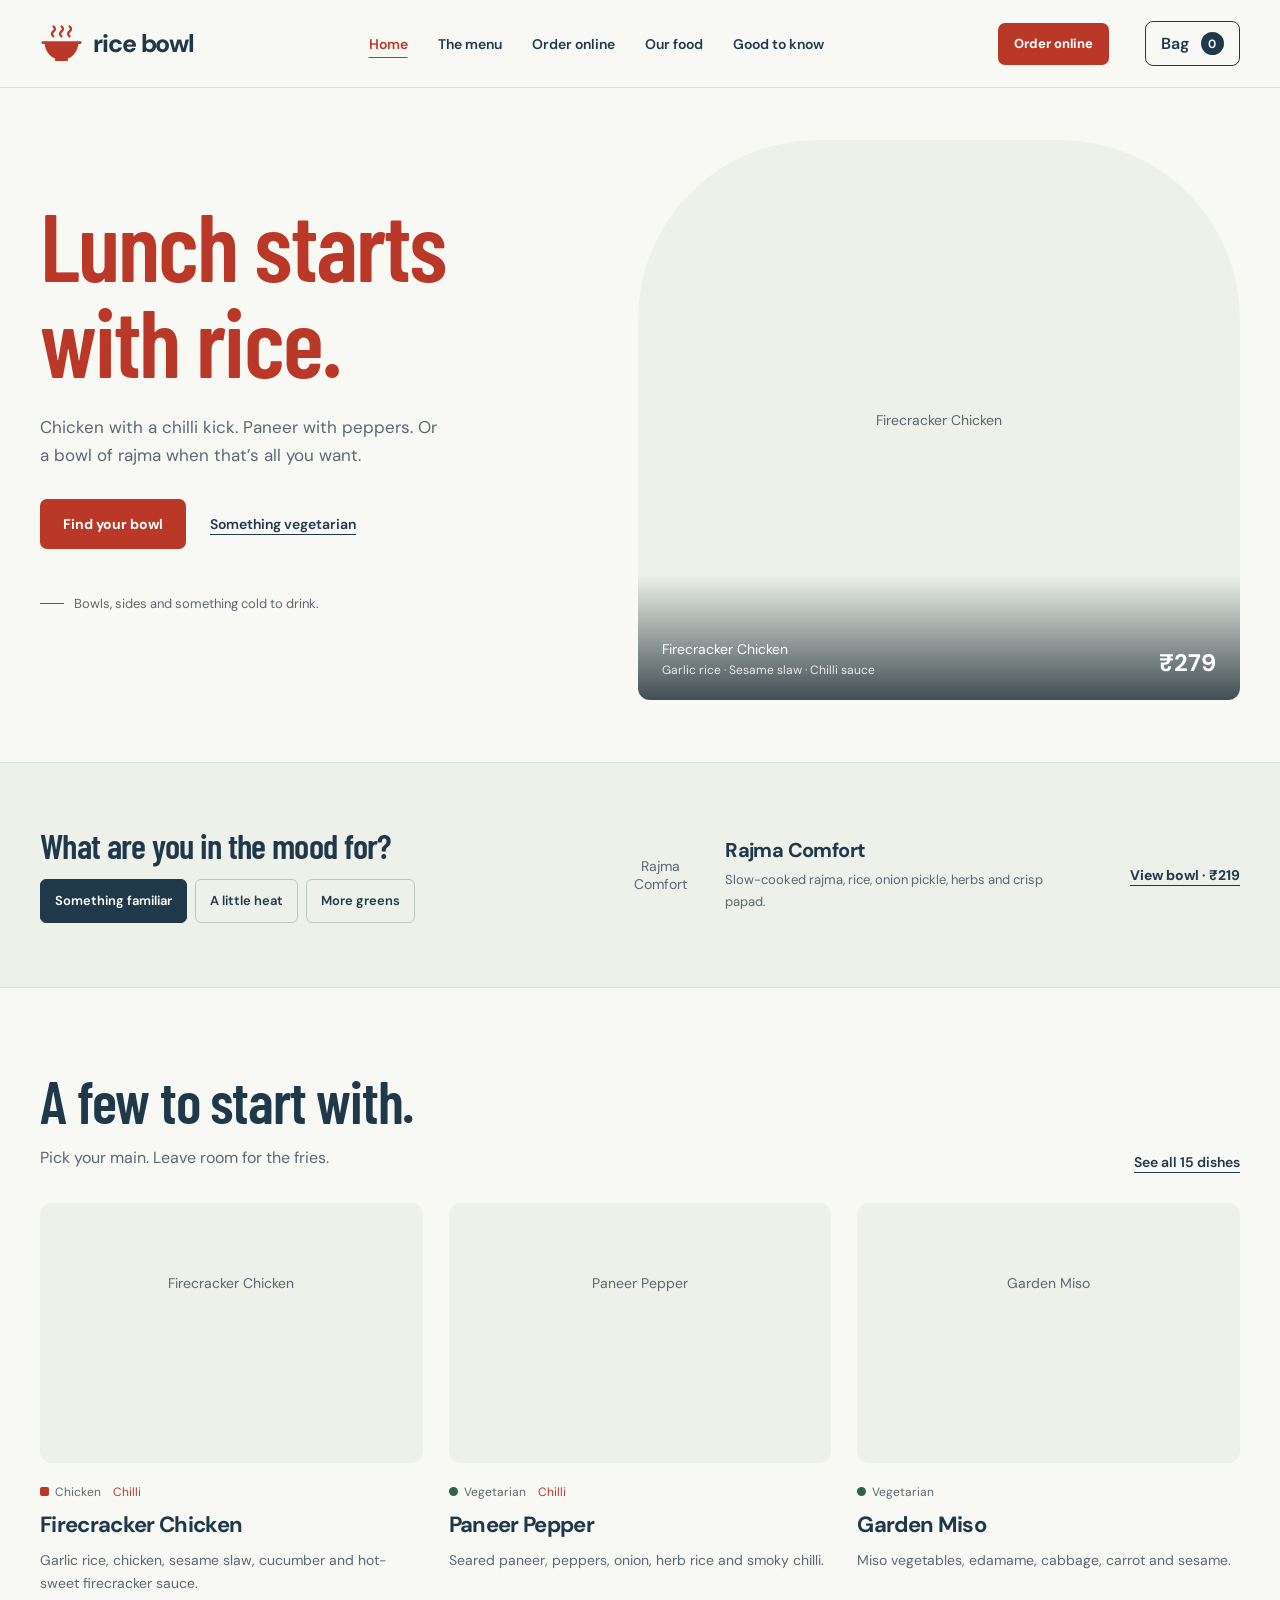
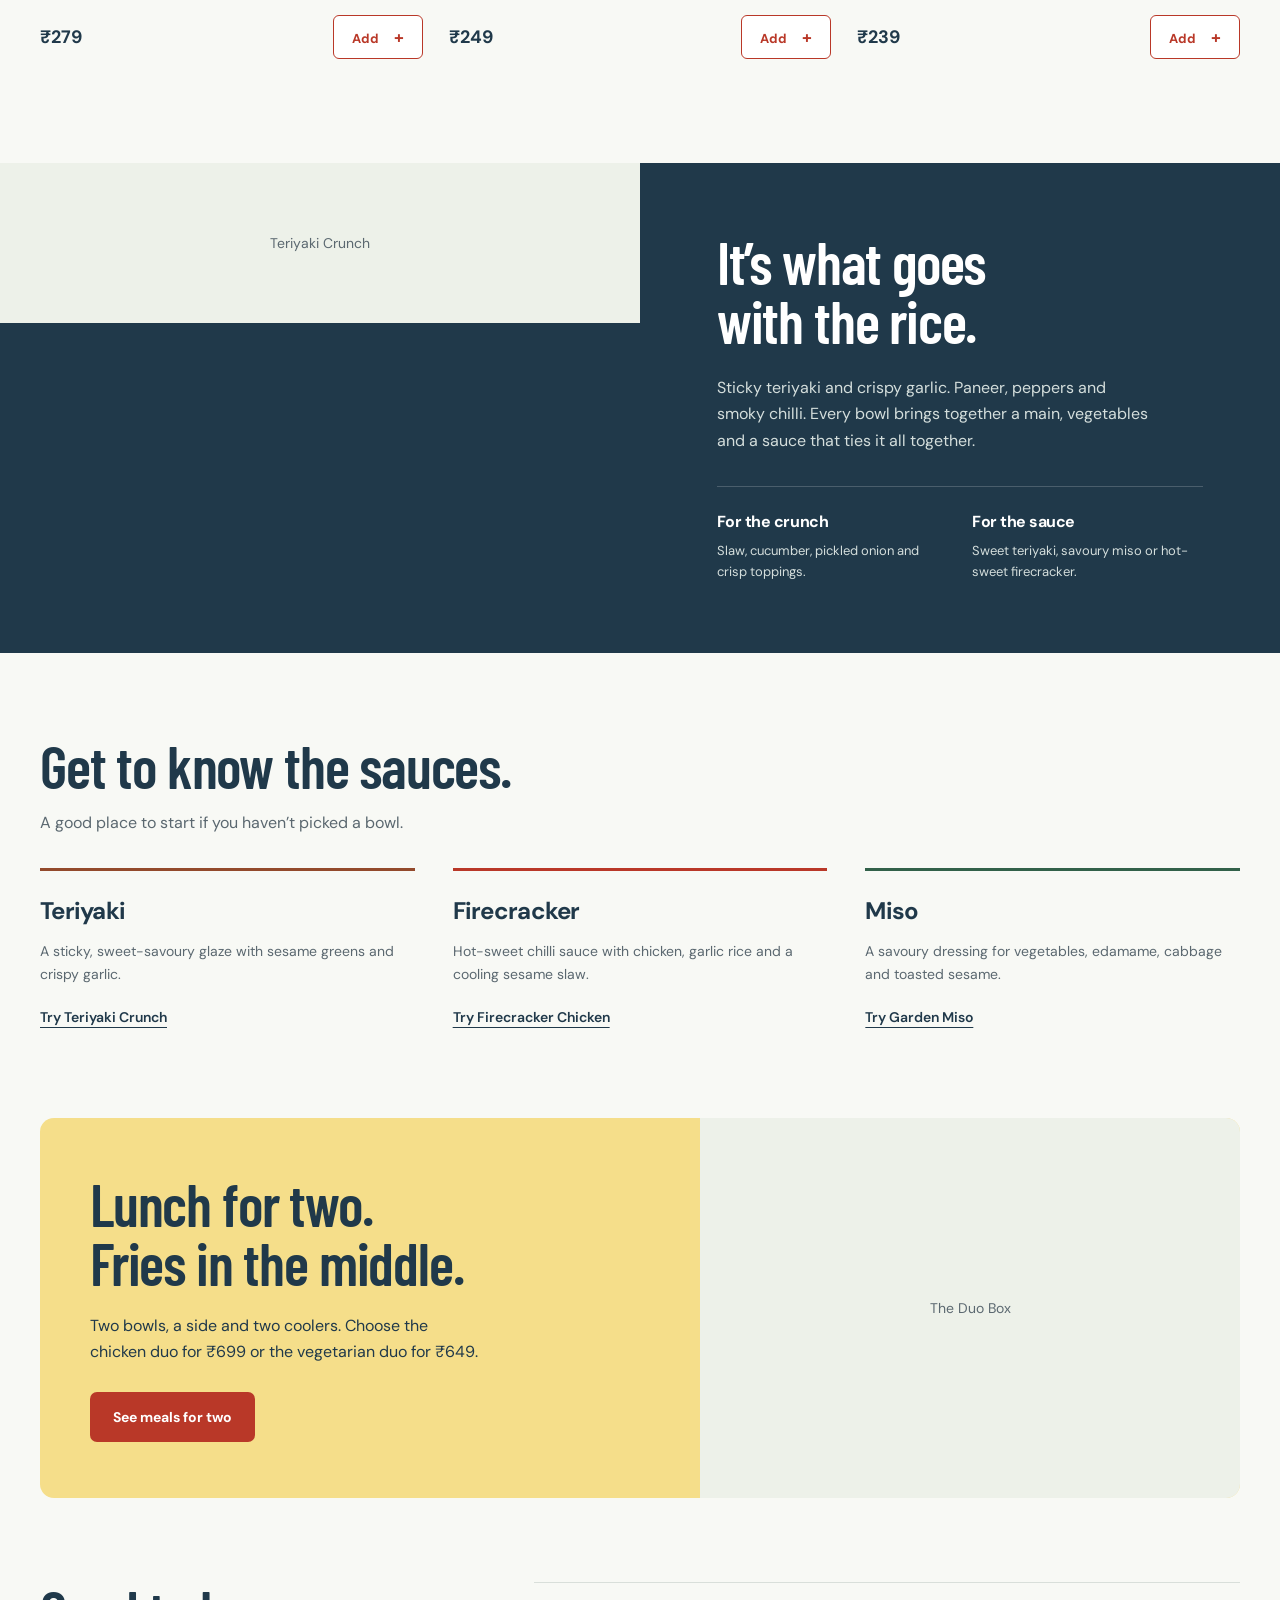
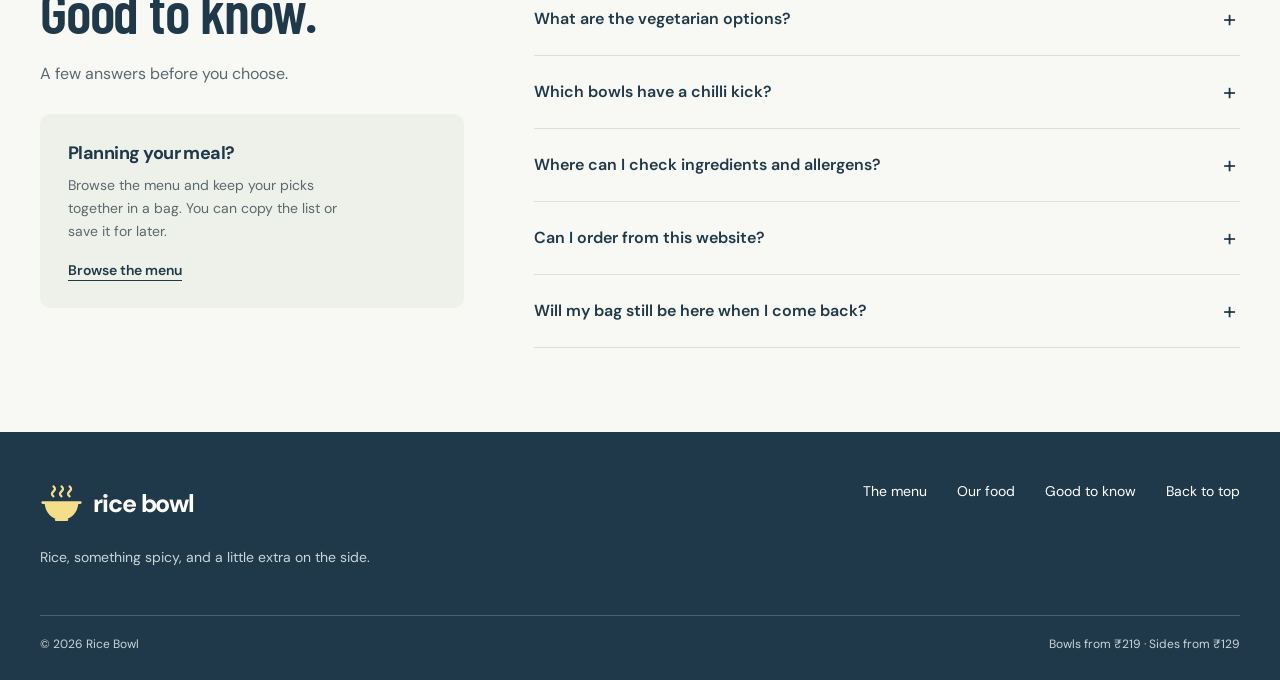
==== commit 54e8bb77: "fix: your bag comes with you to the order page Picking dishes while browsing and then opening "Order" ====
--- a/index-standalone.html
+++ b/index-standalone.html
@@ -30,6 +30,82 @@
 @keyframes bag-enter{from{opacity:.6;transform:translateX(38px)}to{opacity:1;transform:none}}@keyframes bag-exit{from{opacity:1;transform:none}to{opacity:0;transform:translateX(24px)}}@keyframes backdrop-enter{from{background:#10263600}to{background:#10263680}}@keyframes backdrop-exit{from{background:#10263680}to{background:#10263600}}@keyframes toast-enter{from{opacity:0;transform:translate(-50%,8px)}to{opacity:1;transform:translate(-50%,0)}}
 @media(hover:hover) and (pointer:fine){.btn:hover{transform:translateY(-2px);box-shadow:0 5px 12px #92291c20}.btn:active{transform:translateY(0) scale(.97)}}
 @media(prefers-reduced-motion:reduce){html{scroll-behavior:auto}.page-loader{display:none!important}.intro-pending .hero-copy>*,.intro-pending .hero-image,.intro-pending .menu-intro>*{opacity:1}.btn:hover,.product-photo:hover img{transform:none}*,*:before,*:after{transition:none!important;animation:none!important}}
+/* Live ordering: order page, basket, checkout and order tracking. Uses the site tokens. */
+.order-shell{display:grid;grid-template-columns:minmax(0,1.5fr) minmax(320px,.85fr);gap:44px;padding-block:36px 72px;align-items:start}
+.order-head{padding-block:34px 10px}.order-head h1{font-size:72px;color:var(--red)}.order-head p{color:var(--muted);margin-top:12px;max-width:520px}
+.order-status{display:flex;flex-wrap:wrap;gap:10px;align-items:center;margin-top:18px;font-size:13px;color:var(--muted)}
+.badge{display:inline-flex;align-items:center;gap:7px;border-radius:999px;padding:6px 13px;font-size:12px;font-weight:700}
+.badge:before{content:'';width:8px;height:8px;border-radius:50%;background:currentColor}
+.badge.open{background:#e7f1ea;color:var(--green)}.badge.closed{background:#fae6e3;color:var(--red)}
+.order-nav{display:flex;gap:8px;overflow-x:auto;padding-block:14px;border-block:1px solid var(--line);margin-bottom:26px;position:sticky;top:88px;background:var(--paper);z-index:12}
+.order-nav a{padding:9px 14px;border:1px solid var(--line);border-radius:999px;font-size:13px;font-weight:600;white-space:nowrap}
+.order-nav a:hover{border-color:var(--ink)}
+.order-group{margin-bottom:40px;scroll-margin-top:170px}.order-group h2{font-size:34px;margin-bottom:18px}
+.order-items{display:grid;gap:16px}
+.order-item{display:grid;grid-template-columns:120px minmax(0,1fr);gap:18px;padding-bottom:16px;border-bottom:1px solid var(--line)}
+.order-item img{width:120px;height:110px;border-radius:10px;background:var(--pale)}
+.order-item.sold-out{opacity:.55}
+.order-item-body{display:flex;flex-direction:column;gap:6px}
+.order-item h3{font-size:19px}.order-item p{font-size:13px;color:var(--muted)}
+.order-item-foot{display:flex;align-items:center;justify-content:space-between;gap:12px;margin-top:auto}
+.order-item-foot strong{font-size:17px}
+.btn.small{min-height:42px;padding:10px 16px;font-size:13px}
+.sold-tag{font-size:12px;font-weight:700;color:var(--red);text-transform:uppercase;letter-spacing:.04em}
+.stock-note{font-size:12px;color:var(--red);font-weight:600}
+.order-side{position:sticky;top:110px;display:grid;gap:18px}
+.order-card{background:var(--white);border:1px solid var(--line);border-radius:var(--radius);padding:22px}
+.order-card h2{font-family:inherit;font-size:16px;font-weight:700;letter-spacing:0;margin-bottom:14px}
+.basket-empty{color:var(--muted);font-size:14px}
+.carry-note{margin:0 0 10px;padding:8px 10px;border-radius:8px;background:rgba(185,56,40,.08);color:var(--ink,#241f1c);font-size:13px;line-height:1.4}
+.basket-lines{list-style:none;margin:0;padding:0;display:grid;gap:14px}
+.basket-lines li{display:grid;grid-template-columns:minmax(0,1fr) auto auto;gap:12px;align-items:center;font-size:14px}
+.basket-lines strong{font-size:14px}
+.addon-note{display:block;font-size:12px;color:var(--muted)}
+.line-price{display:block;font-size:12px;color:var(--muted)}
+.qty{display:flex;align-items:center;gap:8px}
+.qty button{width:34px;height:34px;border:1px solid var(--line);background:var(--white);border-radius:6px;font-size:17px;line-height:1}
+.qty span{min-width:18px;text-align:center;font-weight:700}
+.basket-totals{margin:16px 0 0;display:grid;gap:7px;font-size:14px}
+.basket-totals div{display:flex;justify-content:space-between;gap:12px}
+.basket-totals dt,.basket-totals dd{margin:0}.basket-totals .grand{border-top:1px solid var(--line);padding-top:9px;font-weight:700;font-size:16px}
+.tax-note,.min-note{font-size:12px;color:var(--muted);margin-top:8px}.min-note{color:var(--red);font-weight:600}
+.field{display:grid;gap:6px;margin-bottom:14px}
+.field label{font-size:13px;font-weight:600}
+.field input,.field textarea,.field select{border:1px solid #aab7b5;border-radius:8px;padding:12px;background:var(--white);min-height:46px;width:100%}
+.field input:focus,.field textarea:focus{outline:2px solid #2869af;outline-offset:2px}
+.field-row{display:grid;grid-template-columns:1fr 1fr;gap:12px}
+.choice-pill{display:inline-flex;align-items:center;gap:8px;border:1px solid var(--line);border-radius:999px;padding:10px 15px;font-size:13px;font-weight:600;cursor:pointer}
+.choice-pill:has(input:checked){background:var(--ink);color:var(--white);border-color:var(--ink)}
+.choice-row{display:flex;gap:10px;flex-wrap:wrap;margin-bottom:16px}
+.order-submit{width:100%}
+.order-error{padding:40px;border:1px dashed var(--line);border-radius:12px;text-align:center}
+.addon-dialog{border:0;border-radius:14px;padding:0;width:min(420px,calc(100% - 32px));background:var(--paper);color:var(--ink)}
+.addon-dialog::backdrop{background:#10263680}
+.addon-inner{padding:24px;display:grid;gap:14px}
+.addon-row{display:flex;align-items:center;gap:10px;border:1px solid var(--line);border-radius:10px;padding:12px;font-size:14px;cursor:pointer}
+.addon-row strong{margin-left:auto}
+.addon-row:has(input:checked){border-color:var(--red);background:#fdf1ef}
+.addon-actions{display:flex;gap:10px}.addon-actions .btn{flex:1}
+.track-wrap{padding-block:40px 80px;display:grid;place-items:start center}
+.track-card{background:var(--white);border:1px solid var(--line);border-radius:var(--radius);padding:30px;width:min(560px,100%)}
+.track-token{font-size:13px;color:var(--muted);margin-bottom:6px}
+.track-card h1{font-size:44px;color:var(--red);margin-bottom:18px}
+.track-steps{list-style:none;margin:0 0 22px;padding:0;display:grid;gap:12px}
+.track-steps li{display:flex;align-items:center;gap:12px;font-size:14px;color:var(--muted)}
+.track-steps .dot{width:14px;height:14px;border-radius:50%;border:2px solid var(--line);flex-shrink:0}
+.track-steps li.done{color:var(--ink)}.track-steps li.done .dot{background:var(--green);border-color:var(--green)}
+.track-steps li.current{color:var(--ink);font-weight:700}.track-steps li.current .dot{background:var(--red);border-color:var(--red);animation:pulse 1.4s ease-in-out infinite}
+@keyframes pulse{0%,100%{box-shadow:0 0 0 0 #b9382855}50%{box-shadow:0 0 0 7px #b9382800}}
+.track-items{list-style:none;margin:0 0 14px;padding:16px 0 0;border-top:1px solid var(--line);display:grid;gap:8px;font-size:14px}
+.track-items li{display:flex;justify-content:space-between;gap:14px}.track-items em{color:var(--muted);font-style:normal;font-size:12px}
+.track-reason{background:#fae6e3;border-radius:10px;padding:14px;font-size:14px;margin-bottom:16px}
+.pay-state{font-size:13px;font-weight:600;color:var(--green);margin-top:12px}
+.track-help{font-size:13px;color:var(--muted);margin-top:10px}
+.track-actions{display:flex;align-items:center;gap:16px;margin-top:22px;flex-wrap:wrap}
+.toast.is-error{background:var(--red)}
+.order-cta.is-closed{opacity:.6;pointer-events:none}
+@media(max-width:1000px){.order-shell{grid-template-columns:1fr;gap:26px}.order-side{position:static}}
+@media(max-width:640px){.order-head h1{font-size:56px}.order-item{grid-template-columns:96px minmax(0,1fr);gap:12px}.order-item img{width:96px;height:96px}.order-nav{top:70px}.order-group{scroll-margin-top:150px}.track-card{padding:22px}.track-card h1{font-size:36px}.field-row{grid-template-columns:1fr}}
 </style></head><body id="top">
 <div class="page-loader" id="page-loader" hidden>
       <div class="loader-lockup"><svg class="loader-bowl" viewBox="0 0 220 190" fill="none" aria-hidden="true">
@@ -73,10 +149,11 @@
 <a class="skip" href="#main">Skip to content</a>
     <header class="site-header"><div class="shell header-inner">
       <a class="brand" href="index-standalone.html" aria-label="Rice Bowl home"><svg viewBox="0 0 48 48" fill="none" aria-hidden="true"><path d="M5 23h38c-1 12-8 19-19 19S6 35 5 23Z" fill="currentColor"/><path d="M3 23h42M18 42h12" stroke="currentColor" stroke-width="3" stroke-linecap="round"/><path d="M15 16c-6-5 6-6 0-11M24 16c-6-5 6-6 0-11M33 16c-6-5 6-6 0-11" stroke="currentColor" stroke-width="2.5" stroke-linecap="round"/></svg><span>rice bowl</span></a>
-      <nav class="desktop-nav" aria-label="Main navigation"><a href="#top" data-nav="home" aria-current=page>Home</a><a href="menu-standalone.html" data-nav="menu">The menu</a><a href="#story" data-nav="story">Our food</a><a href="#faq" data-nav="faq">Good to know</a></nav>
+      <nav class="desktop-nav" aria-label="Main navigation"><a href="#top" data-nav="home" aria-current="page">Home</a><a href="menu-standalone.html" data-nav="menu">The menu</a><a href="order-standalone.html" data-nav="order">Order online</a><a href="#story" data-nav="story">Our food</a><a href="#faq" data-nav="faq">Good to know</a></nav>
+      <a class="btn small order-cta" href="order-standalone.html" data-order-cta>Order online</a>
       <button class="bag-button" type="button" data-open-bag aria-haspopup="dialog">Bag <span class="bag-count">0</span></button>
       <button class="nav-toggle" type="button" aria-expanded="false" aria-controls="mobile-navigation" aria-label="Toggle navigation">Menu</button>
-      <nav class="mobile-nav" id="mobile-navigation" aria-label="Mobile navigation" hidden><a href="#top" data-nav="home" aria-current=page>Home</a><a href="menu-standalone.html" data-nav="menu">The menu</a><a href="#story" data-nav="story">Our food</a><a href="#faq" data-nav="faq">Good to know</a></nav>
+      <nav class="mobile-nav" id="mobile-navigation" aria-label="Mobile navigation" hidden><a href="#top" data-nav="home" aria-current="page">Home</a><a href="menu-standalone.html" data-nav="menu">The menu</a><a href="order-standalone.html" data-nav="order">Order online</a><a href="#story" data-nav="story">Our food</a><a href="#faq" data-nav="faq">Good to know</a></nav>
     </div></header><noscript><p class="noscript">You can browse the full menu below. Enable JavaScript to search dishes and save a bag.</p></noscript>
 <main id="main">
   <section class="hero shell" aria-labelledby="hero-title">
@@ -113,7 +190,7 @@
     <div class="faq-list"><details><summary>What are the vegetarian options?</summary><p>Garden Miso, Paneer Pepper and Rajma Comfort are in the vegetarian bowls section. The Green Duo includes two vegetarian bowls, sesame fries and two coolers.</p></details>
     <details><summary>Which bowls have a chilli kick?</summary><p>Firecracker Chicken, Korean Chilli, Pepper Wok and Paneer Pepper include chilli. Use the “With chilli” filter to find them.</p></details>
     <details><summary>Where can I check ingredients and allergens?</summary><p>Each dish has an ingredient description. These are not complete allergen lists. Before ordering, check with the restaurant about allergies and preparation. The menu includes ingredients such as sesame, soy, dairy and egg.</p></details>
-    <details><summary>Can I order from this website?</summary><p>You can explore the menu, add dishes to your bag and copy or download your selection. Online payment and order submission are not available yet. Adding to your bag does not place an order.</p></details>
+    <details><summary>Can I order from this website?</summary><p>Yes. Build your bag, then open <a href="order-standalone.html">Order online</a> to send it to our kitchen for pickup or delivery. Pay online or at the counter, and follow the live wait time once the kitchen confirms.</p></details>
     <details><summary>Will my bag still be here when I come back?</summary><p>Your selection is saved in this browser when browser storage is available. You can change quantities or remove dishes at any time. Clearing your browser data also clears the bag.</p></details></div>
   </section>
 </main><footer class="site-footer"><div class="shell"><div class="footer-top">
@@ -123,7 +200,7 @@
       <div class="bag-head"><h2 id="bag-title">Your bag</h2><button class="icon-button" type="button" data-close-bag aria-label="Close bag">×</button></div>
       <div class="bag-content"><div class="bag-empty"><h3>What looks good?</h3><p>Add a bowl or a side to start your list.</p><button class="btn" type="button" data-close-bag>Keep browsing</button></div><div class="bag-items"></div>
       <div class="saved-summary" hidden><label for="bag-summary" id="summary-label">Your saved selection</label><textarea id="bag-summary" readonly></textarea></div></div>
-      <div class="bag-footer" hidden><div class="subtotal"><span>Subtotal</span><strong class="bag-total">₹0</strong></div><button class="btn" type="button" data-copy-bag>Copy your selection</button><button class="text-link" type="button" data-download-bag>Download as a text file</button><p class="bag-notice">Online ordering is not available yet. This bag is a saved list, not a placed order.</p></div>
+      <div class="bag-footer" hidden><div class="subtotal"><span>Subtotal</span><strong class="bag-total">₹0</strong></div><a class="btn" href="order-standalone.html">Order these online</a><button class="btn secondary" type="button" data-copy-bag>Copy your selection</button><button class="text-link" type="button" data-download-bag>Download as a text file</button><p class="bag-notice">Prices and availability come live from the kitchen. Continue on the order page to place it.</p></div>
       <p class="sr-only bag-status" role="status" aria-live="polite"></p>
     </div></dialog>
     <button class="floating-bag" type="button" data-open-bag aria-haspopup="dialog" hidden><span>View your bag</span><strong class="floating-total"></strong></button>
@@ -344,7 +421,9 @@
     document.querySelector('.bag-empty').hidden = count > 0;
     document.querySelector('.bag-footer').hidden = count === 0;
     document.querySelector('.saved-summary').hidden = true;
-    document.querySelector('.bag-notice').textContent = `Online ordering is not available yet. This bag is a ${storageAvailable ? 'saved' : 'temporary'} list, not a placed order.`;
+    document.querySelector('.bag-notice').textContent = storageAvailable
+      ? 'Prices and availability come live from the kitchen. Continue on the order page to place it — your picks come with you.'
+      : 'This browser is not saving your bag, so finish on the order page in this tab.';
     document.querySelectorAll('[data-add]').forEach(button => {
       const item = products.get(button.dataset.add);
       const qty = bag.get(item.id) || 0;
@@ -496,4 +575,5 @@
     if(img.complete && !img.naturalWidth) fallback();
   });
 })();
-</script></body></html>
+</script>
+<script src="store-config.js"></script><script src="store.js"></script></body></html>
